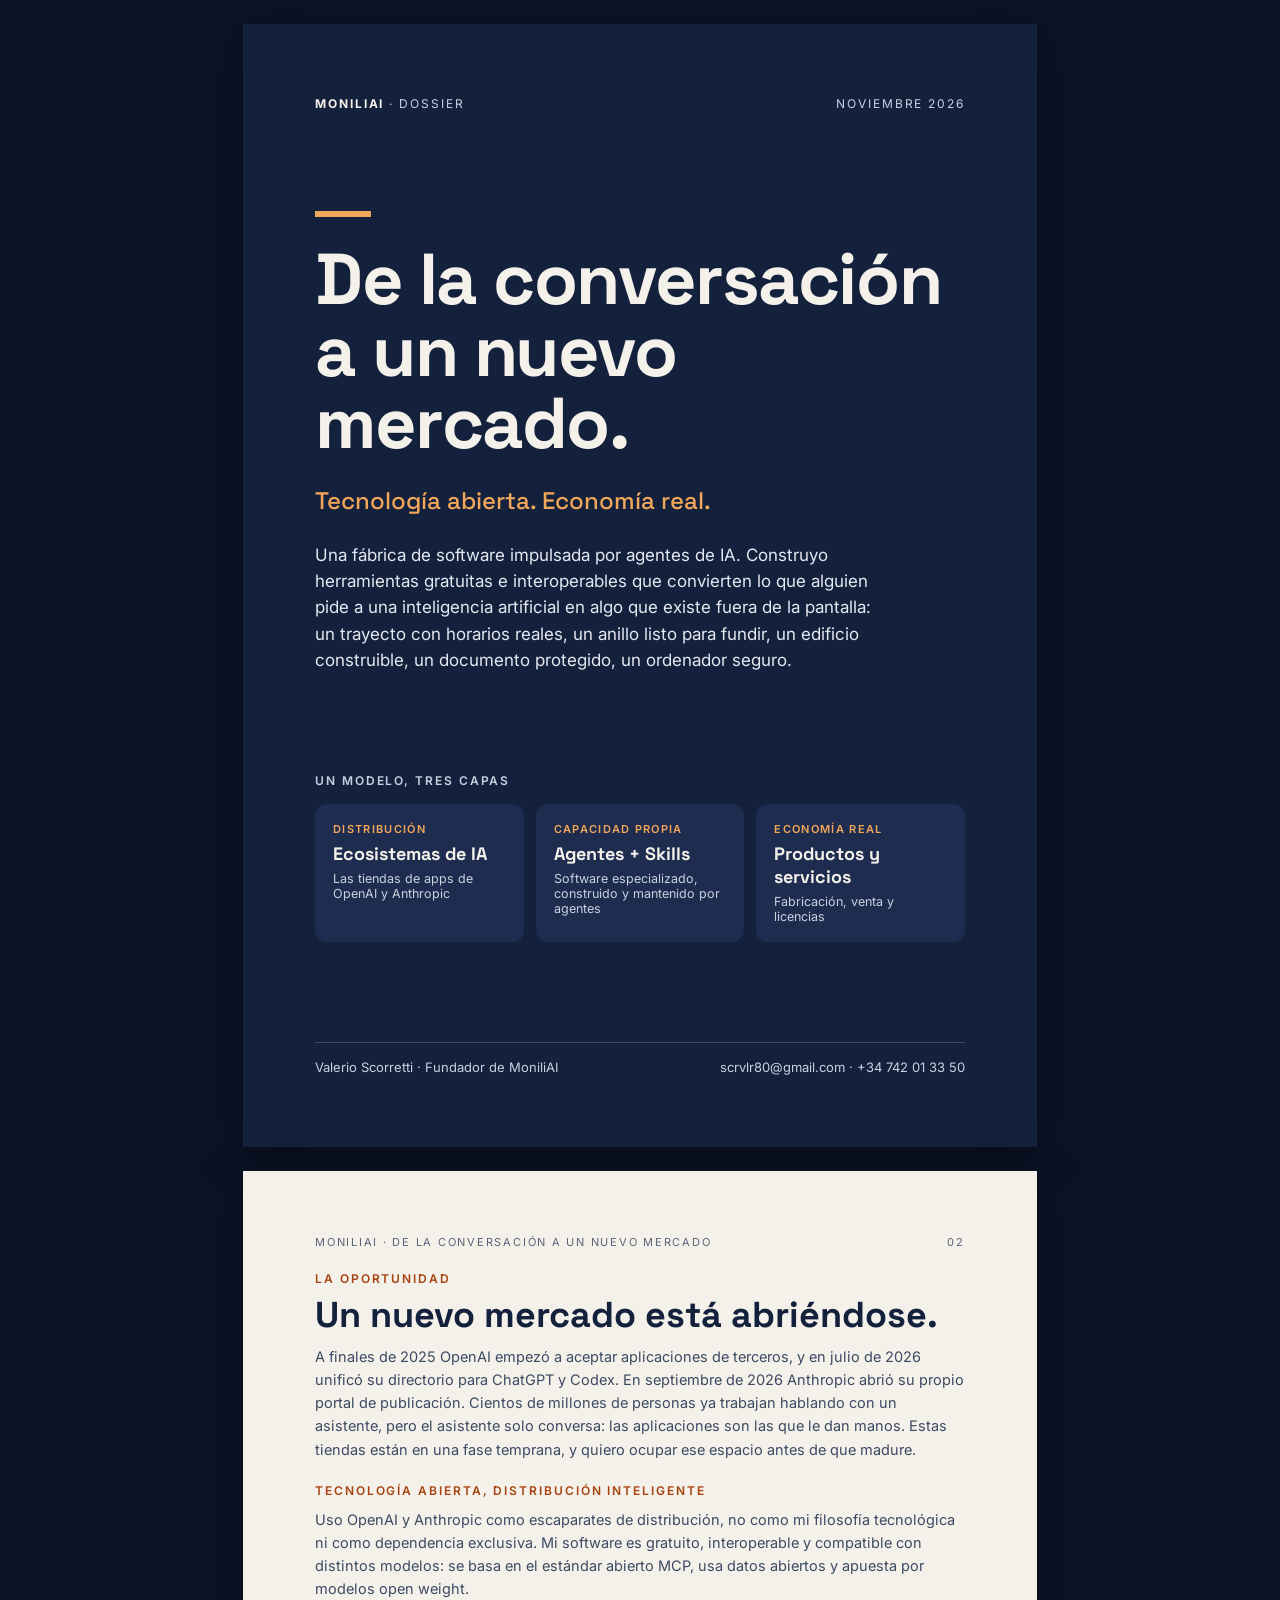
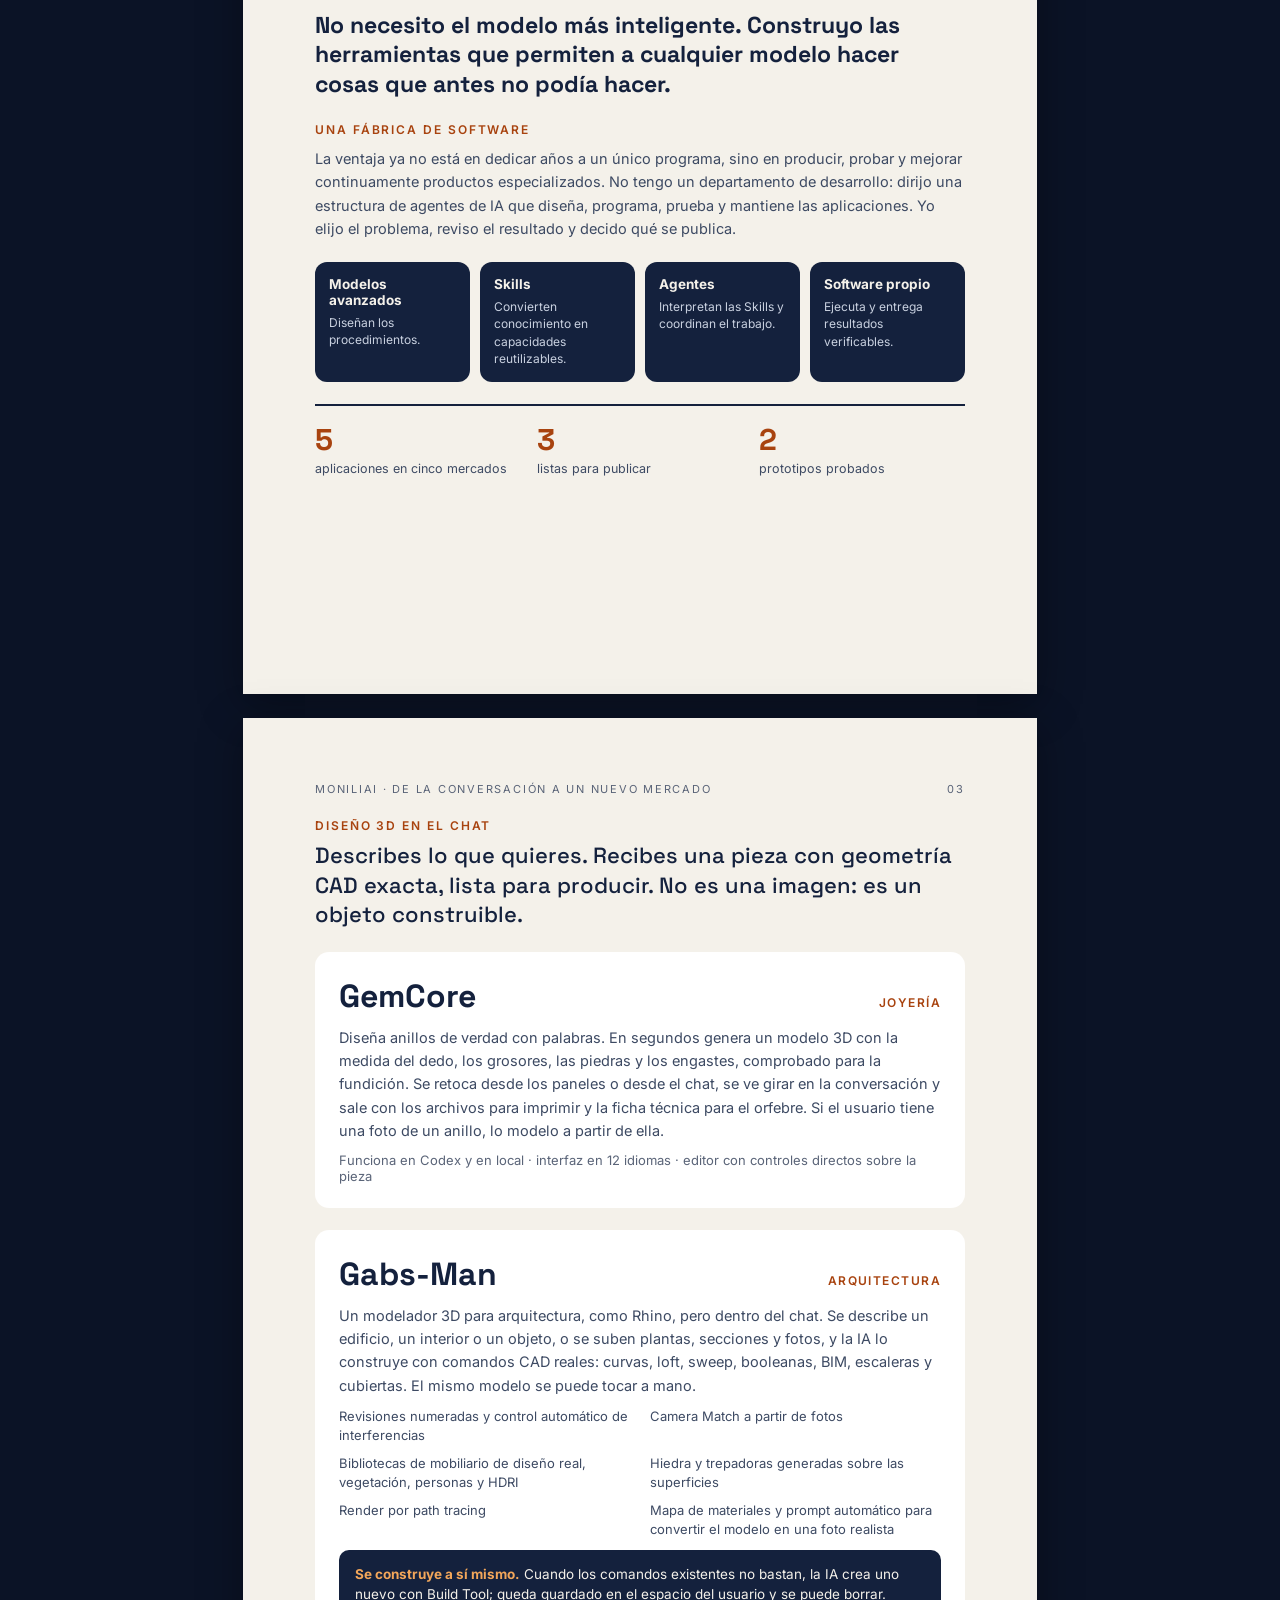
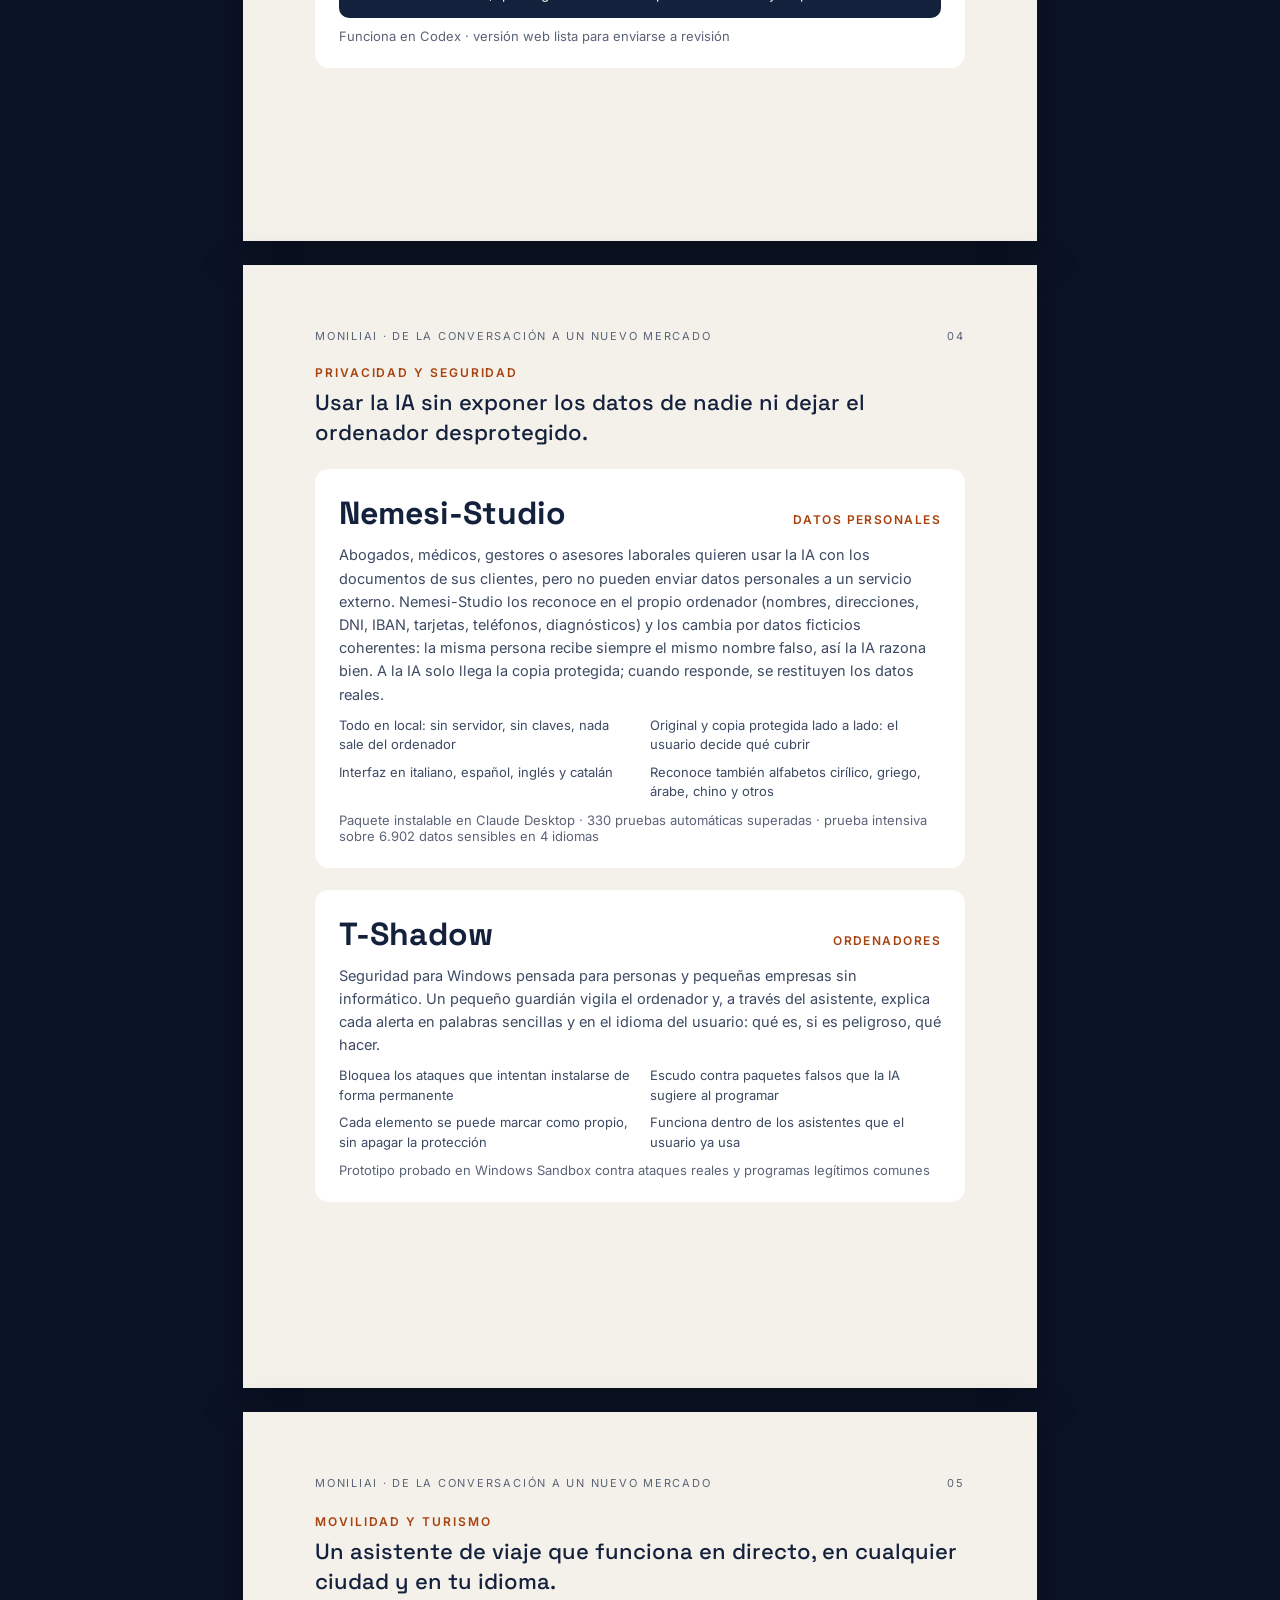
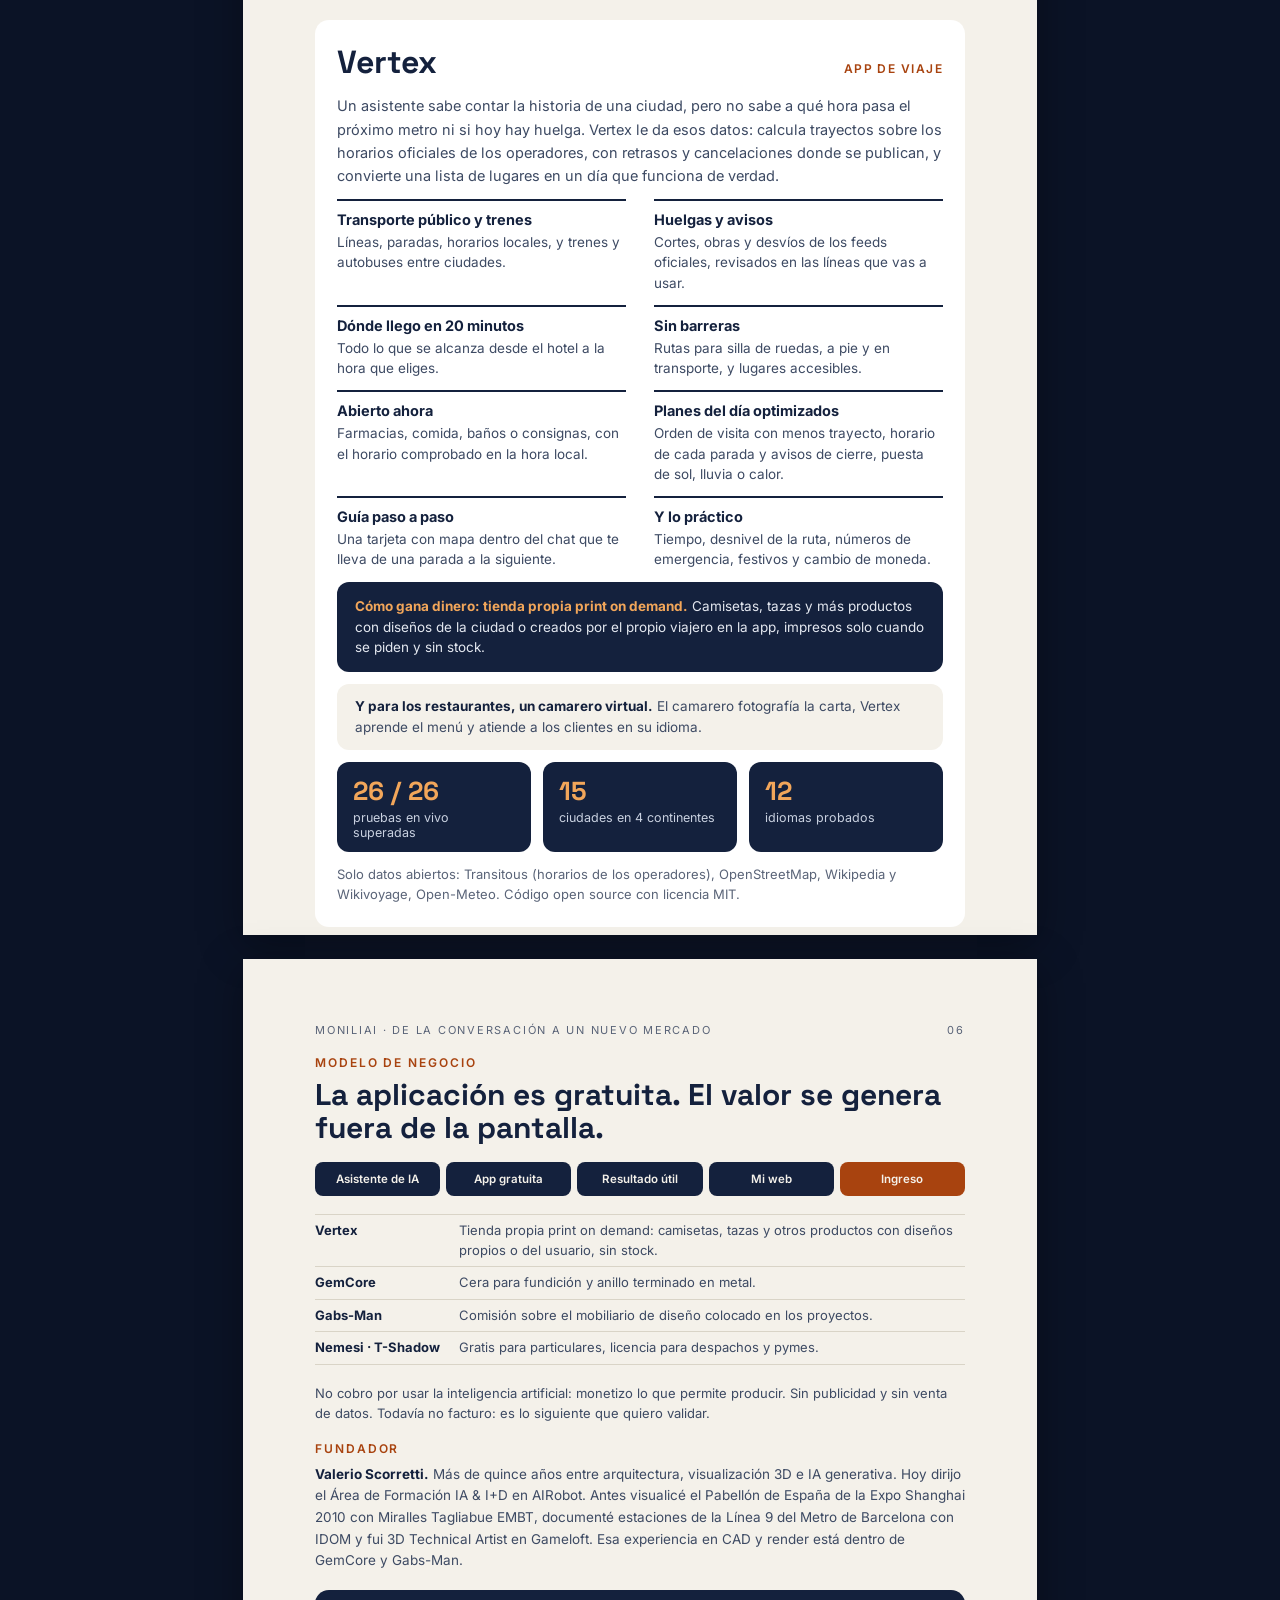
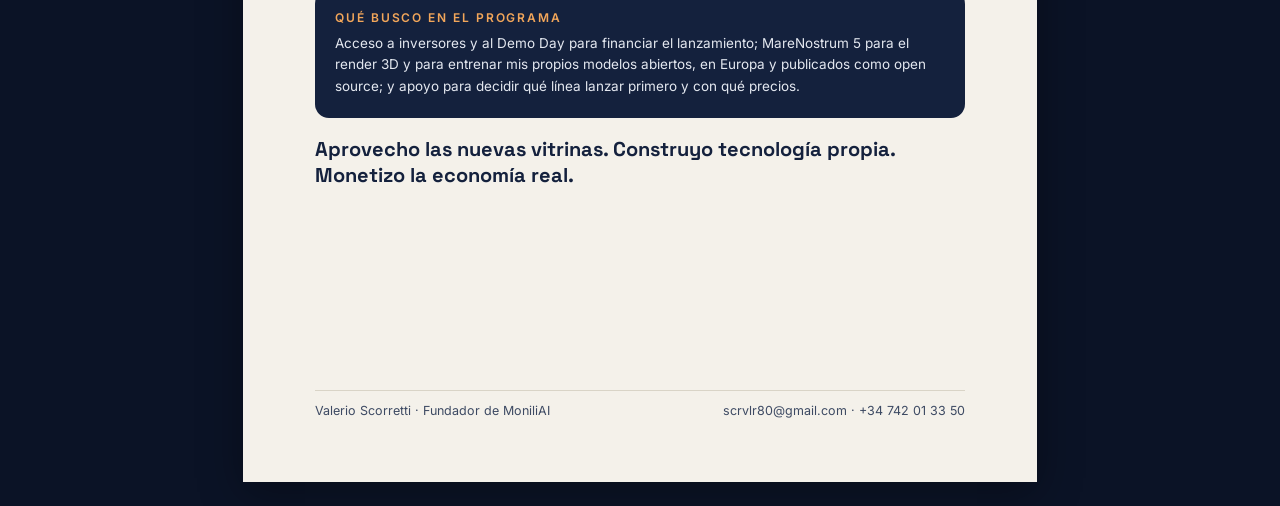
==== dossier/index.html @ 5ae18942 "MoniliAI main page with the product catalogue; dossier moved to /dossier/ Co-Authored-By: Claude Opu" ====
<!doctype html>
<html lang="es">
<head>
<meta charset="utf-8">
<meta name="viewport" content="width=840">
<title>MoniliAI · Dossier</title>
<meta name="description" content="MoniliAI: una fábrica de software impulsada por agentes de IA. Tecnología abierta, economía real.">
<link rel="preconnect" href="https://fonts.googleapis.com">
<link href="https://fonts.googleapis.com/css2?family=Space+Grotesk:wght@400;500;700&family=Inter:wght@400;500;600&display=swap" rel="stylesheet">
<style>
html,body{margin:0;background:#0B1326}
body{display:flex;flex-direction:column;align-items:center;gap:24px;padding:24px 0}
.page{width:794px;height:1123px;box-shadow:0 10px 40px rgba(0,0,0,.35);overflow:hidden}
.page p,.page h1,.page h2,.page h3{margin:0}
@page{size:A4;margin:0}
@media print{html,body{background:#fff}body{padding:0;gap:0}.page{box-shadow:none;break-after:page}}
</style>
</head>
<body>
<section class="page"><div style="width: 794px; height: 1123px; box-sizing: border-box; background: #14213D; color: #F4F1EA; font-family: 'Inter', Arial, sans-serif; padding: 72px; display: flex; flex-direction: column; justify-content: space-between">
  <div style="display: flex; justify-content: space-between; font-size: 12px; letter-spacing: 0.16em; text-transform: uppercase; color: #C9D1E0"><span><b style="color:#F4F1EA">MoniliAI</b> · Dossier</span><span>Noviembre 2026</span></div>
  <div style="display: flex; flex-direction: column; gap: 26px">
    <div style="width: 56px; height: 6px; background: #F2A65A"></div>
    <h1 style="margin: 0; font-family: 'Space Grotesk', Arial, sans-serif; font-weight: 700; font-size: 72px; line-height: 1; letter-spacing: -0.02em">De la conversación a un nuevo mercado.</h1>
    <p style="margin: 0; font-family: 'Space Grotesk', Arial, sans-serif; font-size: 24px; font-weight: 500; color: #F2A65A">Tecnología abierta. Economía real.</p>
    <p style="margin: 0; font-size: 17px; line-height: 1.55; color: #E4E8F0; max-width: 580px">Una fábrica de software impulsada por agentes de IA. Construyo herramientas gratuitas e interoperables que convierten lo que alguien pide a una inteligencia artificial en algo que existe fuera de la pantalla: un trayecto con horarios reales, un anillo listo para fundir, un edificio construible, un documento protegido, un ordenador seguro.</p>
  </div>
  <div style="display: flex; flex-direction: column; gap: 16px">
    <span style="font-size: 12px; font-weight: 600; letter-spacing: 0.16em; text-transform: uppercase; color: #C9D1E0">Un modelo, tres capas</span>
    <div style="display: grid; grid-template-columns: repeat(3, minmax(0, 1fr)); gap: 12px">
      <div style="background: #1E2D4F; border-radius: 12px; padding: 18px; display: flex; flex-direction: column; gap: 6px"><span style="font-size: 11px; font-weight: 600; letter-spacing: 0.12em; text-transform: uppercase; color: #F2A65A">Distribución</span><b style="font-family: 'Space Grotesk', Arial, sans-serif; font-size: 18px">Ecosistemas de IA</b><span style="font-size: 12.5px; color: #C9D1E0">Las tiendas de apps de OpenAI y Anthropic</span></div>
      <div style="background: #1E2D4F; border-radius: 12px; padding: 18px; display: flex; flex-direction: column; gap: 6px"><span style="font-size: 11px; font-weight: 600; letter-spacing: 0.12em; text-transform: uppercase; color: #F2A65A">Capacidad propia</span><b style="font-family: 'Space Grotesk', Arial, sans-serif; font-size: 18px">Agentes + Skills</b><span style="font-size: 12.5px; color: #C9D1E0">Software especializado, construido y mantenido por agentes</span></div>
      <div style="background: #1E2D4F; border-radius: 12px; padding: 18px; display: flex; flex-direction: column; gap: 6px"><span style="font-size: 11px; font-weight: 600; letter-spacing: 0.12em; text-transform: uppercase; color: #F2A65A">Economía real</span><b style="font-family: 'Space Grotesk', Arial, sans-serif; font-size: 18px">Productos y servicios</b><span style="font-size: 12.5px; color: #C9D1E0">Fabricación, venta y licencias</span></div>
    </div>
  </div>
  <div style="display: flex; justify-content: space-between; font-size: 13px; color: #C9D1E0; border-top: 1px solid #3D4A63; padding-top: 16px"><span>Valerio Scorretti · Fundador de MoniliAI</span><span>scrvlr80@gmail.com · +34 742 01 33 50</span></div>
</div></section>
<section class="page"><div style="width: 794px; height: 1123px; box-sizing: border-box; background: #F4F1EA; color: #14213D; font-family: 'Inter', Arial, sans-serif; padding: 64px 72px; display: flex; flex-direction: column; gap: 22px">
  <div style="display: flex; justify-content: space-between; font-size: 11px; letter-spacing: 0.16em; text-transform: uppercase; color: #5A6478"><span>MoniliAI · De la conversación a un nuevo mercado</span><span>02</span></div>
  <div style="display: flex; flex-direction: column; gap: 10px">
    <span style="font-size: 12px; font-weight: 600; letter-spacing: 0.16em; text-transform: uppercase; color: #A8430F">La oportunidad</span>
    <h2 style="margin: 0; font-family: 'Space Grotesk', Arial, sans-serif; font-weight: 700; font-size: 36px; line-height: 1.08">Un nuevo mercado está abriéndose.</h2>
    <p style="margin: 0; font-size: 14.5px; line-height: 1.6; color: #3D4A63">A finales de 2025 OpenAI empezó a aceptar aplicaciones de terceros, y en julio de 2026 unificó su directorio para ChatGPT y Codex. En septiembre de 2026 Anthropic abrió su propio portal de publicación. Cientos de millones de personas ya trabajan hablando con un asistente, pero el asistente solo conversa: las aplicaciones son las que le dan manos. Estas tiendas están en una fase temprana, y quiero ocupar ese espacio antes de que madure.</p>
  </div>
  <div style="display: flex; flex-direction: column; gap: 10px">
    <span style="font-size: 12px; font-weight: 600; letter-spacing: 0.16em; text-transform: uppercase; color: #A8430F">Tecnología abierta, distribución inteligente</span>
    <p style="margin: 0; font-size: 14.5px; line-height: 1.6; color: #3D4A63">Uso OpenAI y Anthropic como escaparates de distribución, no como mi filosofía tecnológica ni como dependencia exclusiva. Mi software es gratuito, interoperable y compatible con distintos modelos: se basa en el estándar abierto MCP, usa datos abiertos y apuesta por modelos open weight.</p>
    <p style="margin: 0; font-family: 'Space Grotesk', Arial, sans-serif; font-size: 23px; font-weight: 700; line-height: 1.3">No necesito el modelo más inteligente. Construyo las herramientas que permiten a cualquier modelo hacer cosas que antes no podía hacer.</p>
  </div>
  <div style="display: flex; flex-direction: column; gap: 10px">
    <span style="font-size: 12px; font-weight: 600; letter-spacing: 0.16em; text-transform: uppercase; color: #A8430F">Una fábrica de software</span>
    <p style="margin: 0; font-size: 14.5px; line-height: 1.6; color: #3D4A63">La ventaja ya no está en dedicar años a un único programa, sino en producir, probar y mejorar continuamente productos especializados. No tengo un departamento de desarrollo: dirijo una estructura de agentes de IA que diseña, programa, prueba y mantiene las aplicaciones. Yo elijo el problema, reviso el resultado y decido qué se publica.</p>
  </div>
  <div style="display: grid; grid-template-columns: repeat(4, minmax(0, 1fr)); gap: 10px">
    <div style="background: #14213D; color: #F4F1EA; border-radius: 12px; padding: 14px; display: flex; flex-direction: column; gap: 6px"><b style="font-size: 13.5px">Modelos avanzados</b><span style="font-size: 12px; line-height: 1.45; color: #C9D1E0">Diseñan los procedimientos.</span></div>
    <div style="background: #14213D; color: #F4F1EA; border-radius: 12px; padding: 14px; display: flex; flex-direction: column; gap: 6px"><b style="font-size: 13.5px">Skills</b><span style="font-size: 12px; line-height: 1.45; color: #C9D1E0">Convierten conocimiento en capacidades reutilizables.</span></div>
    <div style="background: #14213D; color: #F4F1EA; border-radius: 12px; padding: 14px; display: flex; flex-direction: column; gap: 6px"><b style="font-size: 13.5px">Agentes</b><span style="font-size: 12px; line-height: 1.45; color: #C9D1E0">Interpretan las Skills y coordinan el trabajo.</span></div>
    <div style="background: #14213D; color: #F4F1EA; border-radius: 12px; padding: 14px; display: flex; flex-direction: column; gap: 6px"><b style="font-size: 13.5px">Software propio</b><span style="font-size: 12px; line-height: 1.45; color: #C9D1E0">Ejecuta y entrega resultados verificables.</span></div>
  </div>
  <div style="border-top: 2px solid #14213D; padding-top: 14px; display: grid; grid-template-columns: repeat(3, minmax(0, 1fr)); gap: 16px">
    <div style="display: flex; flex-direction: column; gap: 2px"><b style="font-family: 'Space Grotesk', Arial, sans-serif; font-size: 30px; color: #A8430F">5</b><span style="font-size: 12.5px; color: #3D4A63">aplicaciones en cinco mercados</span></div>
    <div style="display: flex; flex-direction: column; gap: 2px"><b style="font-family: 'Space Grotesk', Arial, sans-serif; font-size: 30px; color: #A8430F">3</b><span style="font-size: 12.5px; color: #3D4A63">listas para publicar</span></div>
    <div style="display: flex; flex-direction: column; gap: 2px"><b style="font-family: 'Space Grotesk', Arial, sans-serif; font-size: 30px; color: #A8430F">2</b><span style="font-size: 12.5px; color: #3D4A63">prototipos probados</span></div>
  </div>
</div></section>
<section class="page"><div style="width: 794px; height: 1123px; box-sizing: border-box; background: #F4F1EA; color: #14213D; font-family: 'Inter', Arial, sans-serif; padding: 64px 72px; display: flex; flex-direction: column; gap: 22px">
  <div style="display: flex; justify-content: space-between; font-size: 11px; letter-spacing: 0.16em; text-transform: uppercase; color: #5A6478"><span>MoniliAI · De la conversación a un nuevo mercado</span><span>03</span></div>
  <div style="display: flex; flex-direction: column; gap: 8px">
    <span style="font-size: 12px; font-weight: 600; letter-spacing: 0.16em; text-transform: uppercase; color: #A8430F">Diseño 3D en el chat</span>
    <p style="margin: 0; font-family: 'Space Grotesk', Arial, sans-serif; font-size: 22px; font-weight: 500; line-height: 1.35">Describes lo que quieres. Recibes una pieza con geometría CAD exacta, lista para producir. No es una imagen: es un objeto construible.</p>
  </div>
  <div style="background: #FFFFFF; border-radius: 14px; padding: 24px; display: flex; flex-direction: column; gap: 10px">
    <div style="display: flex; justify-content: space-between; align-items: baseline"><h3 style="margin: 0; font-family: 'Space Grotesk', Arial, sans-serif; font-weight: 700; font-size: 32px">GemCore</h3><span style="font-size: 12px; font-weight: 600; color: #A8430F; text-transform: uppercase; letter-spacing: 0.12em">Joyería</span></div>
    <p style="margin: 0; font-size: 14.5px; line-height: 1.6; color: #3D4A63">Diseña anillos de verdad con palabras. En segundos genera un modelo 3D con la medida del dedo, los grosores, las piedras y los engastes, comprobado para la fundición. Se retoca desde los paneles o desde el chat, se ve girar en la conversación y sale con los archivos para imprimir y la ficha técnica para el orfebre. Si el usuario tiene una foto de un anillo, lo modelo a partir de ella.</p>
    <p style="margin: 0; font-size: 13px; color: #5A6478">Funciona en Codex y en local · interfaz en 12 idiomas · editor con controles directos sobre la pieza</p>
  </div>
  <div style="background: #FFFFFF; border-radius: 14px; padding: 24px; display: flex; flex-direction: column; gap: 10px">
    <div style="display: flex; justify-content: space-between; align-items: baseline"><h3 style="margin: 0; font-family: 'Space Grotesk', Arial, sans-serif; font-weight: 700; font-size: 32px">Gabs-Man</h3><span style="font-size: 12px; font-weight: 600; color: #A8430F; text-transform: uppercase; letter-spacing: 0.12em">Arquitectura</span></div>
    <p style="margin: 0; font-size: 14.5px; line-height: 1.6; color: #3D4A63">Un modelador 3D para arquitectura, como Rhino, pero dentro del chat. Se describe un edificio, un interior o un objeto, o se suben plantas, secciones y fotos, y la IA lo construye con comandos CAD reales: curvas, loft, sweep, booleanas, BIM, escaleras y cubiertas. El mismo modelo se puede tocar a mano.</p>
    <div style="display: grid; grid-template-columns: repeat(2, minmax(0, 1fr)); gap: 8px 20px; font-size: 13px; line-height: 1.5; color: #3D4A63">
      <span>Revisiones numeradas y control automático de interferencias</span>
      <span>Camera Match a partir de fotos</span>
      <span>Bibliotecas de mobiliario de diseño real, vegetación, personas y HDRI</span>
      <span>Hiedra y trepadoras generadas sobre las superficies</span>
      <span>Render por path tracing</span>
      <span>Mapa de materiales y prompt automático para convertir el modelo en una foto realista</span>
    </div>
    <div style="background: #14213D; color: #F4F1EA; border-radius: 10px; padding: 14px 16px; font-size: 13.5px; line-height: 1.5"><b style="color: #F2A65A">Se construye a sí mismo.</b> Cuando los comandos existentes no bastan, la IA crea uno nuevo con Build Tool; queda guardado en el espacio del usuario y se puede borrar.</div>
    <p style="margin: 0; font-size: 13px; color: #5A6478">Funciona en Codex · versión web lista para enviarse a revisión</p>
  </div>
</div></section>
<section class="page"><div style="width: 794px; height: 1123px; box-sizing: border-box; background: #F4F1EA; color: #14213D; font-family: 'Inter', Arial, sans-serif; padding: 64px 72px; display: flex; flex-direction: column; gap: 22px">
  <div style="display: flex; justify-content: space-between; font-size: 11px; letter-spacing: 0.16em; text-transform: uppercase; color: #5A6478"><span>MoniliAI · De la conversación a un nuevo mercado</span><span>04</span></div>
  <div style="display: flex; flex-direction: column; gap: 8px">
    <span style="font-size: 12px; font-weight: 600; letter-spacing: 0.16em; text-transform: uppercase; color: #A8430F">Privacidad y seguridad</span>
    <p style="margin: 0; font-family: 'Space Grotesk', Arial, sans-serif; font-size: 22px; font-weight: 500; line-height: 1.35">Usar la IA sin exponer los datos de nadie ni dejar el ordenador desprotegido.</p>
  </div>
  <div style="background: #FFFFFF; border-radius: 14px; padding: 24px; display: flex; flex-direction: column; gap: 10px">
    <div style="display: flex; justify-content: space-between; align-items: baseline"><h3 style="margin: 0; font-family: 'Space Grotesk', Arial, sans-serif; font-weight: 700; font-size: 32px">Nemesi-Studio</h3><span style="font-size: 12px; font-weight: 600; color: #A8430F; text-transform: uppercase; letter-spacing: 0.12em">Datos personales</span></div>
    <p style="margin: 0; font-size: 14.5px; line-height: 1.6; color: #3D4A63">Abogados, médicos, gestores o asesores laborales quieren usar la IA con los documentos de sus clientes, pero no pueden enviar datos personales a un servicio externo. Nemesi-Studio los reconoce en el propio ordenador (nombres, direcciones, DNI, IBAN, tarjetas, teléfonos, diagnósticos) y los cambia por datos ficticios coherentes: la misma persona recibe siempre el mismo nombre falso, así la IA razona bien. A la IA solo llega la copia protegida; cuando responde, se restituyen los datos reales.</p>
    <div style="display: grid; grid-template-columns: repeat(2, minmax(0, 1fr)); gap: 8px 20px; font-size: 13px; line-height: 1.5; color: #3D4A63">
      <span>Todo en local: sin servidor, sin claves, nada sale del ordenador</span>
      <span>Original y copia protegida lado a lado: el usuario decide qué cubrir</span>
      <span>Interfaz en italiano, español, inglés y catalán</span>
      <span>Reconoce también alfabetos cirílico, griego, árabe, chino y otros</span>
    </div>
    <p style="margin: 0; font-size: 13px; color: #5A6478">Paquete instalable en Claude Desktop · 330 pruebas automáticas superadas · prueba intensiva sobre 6.902 datos sensibles en 4 idiomas</p>
  </div>
  <div style="background: #FFFFFF; border-radius: 14px; padding: 24px; display: flex; flex-direction: column; gap: 10px">
    <div style="display: flex; justify-content: space-between; align-items: baseline"><h3 style="margin: 0; font-family: 'Space Grotesk', Arial, sans-serif; font-weight: 700; font-size: 32px">T-Shadow</h3><span style="font-size: 12px; font-weight: 600; color: #A8430F; text-transform: uppercase; letter-spacing: 0.12em">Ordenadores</span></div>
    <p style="margin: 0; font-size: 14.5px; line-height: 1.6; color: #3D4A63">Seguridad para Windows pensada para personas y pequeñas empresas sin informático. Un pequeño guardián vigila el ordenador y, a través del asistente, explica cada alerta en palabras sencillas y en el idioma del usuario: qué es, si es peligroso, qué hacer.</p>
    <div style="display: grid; grid-template-columns: repeat(2, minmax(0, 1fr)); gap: 8px 20px; font-size: 13px; line-height: 1.5; color: #3D4A63">
      <span>Bloquea los ataques que intentan instalarse de forma permanente</span>
      <span>Escudo contra paquetes falsos que la IA sugiere al programar</span>
      <span>Cada elemento se puede marcar como propio, sin apagar la protección</span>
      <span>Funciona dentro de los asistentes que el usuario ya usa</span>
    </div>
    <p style="margin: 0; font-size: 13px; color: #5A6478">Prototipo probado en Windows Sandbox contra ataques reales y programas legítimos comunes</p>
  </div>
</div></section>
<section class="page"><div style="width: 794px; height: 1123px; box-sizing: border-box; background: #F4F1EA; color: #14213D; font-family: 'Inter', Arial, sans-serif; padding: 64px 72px; display: flex; flex-direction: column; gap: 24px">
  <div style="display: flex; justify-content: space-between; font-size: 11px; letter-spacing: 0.16em; text-transform: uppercase; color: #5A6478"><span>MoniliAI · De la conversación a un nuevo mercado</span><span>05</span></div>
  <div style="display: flex; flex-direction: column; gap: 8px">
    <span style="font-size: 12px; font-weight: 600; letter-spacing: 0.16em; text-transform: uppercase; color: #A8430F">Movilidad y turismo</span>
    <p style="margin: 0; font-family: 'Space Grotesk', Arial, sans-serif; font-size: 22px; font-weight: 500; line-height: 1.35">Un asistente de viaje que funciona en directo, en cualquier ciudad y en tu idioma.</p>
  </div>
  <div style="background: #FFFFFF; border-radius: 14px; padding: 22px; display: flex; flex-direction: column; gap: 12px">
  <div style="display: flex; justify-content: space-between; align-items: baseline"><h3 style="margin: 0; font-family: 'Space Grotesk', Arial, sans-serif; font-weight: 700; font-size: 32px">Vertex</h3><span style="font-size: 12px; font-weight: 600; color: #A8430F; text-transform: uppercase; letter-spacing: 0.12em">App de viaje</span></div>
  <p style="margin: 0; font-size: 14.5px; line-height: 1.6; color: #3D4A63">Un asistente sabe contar la historia de una ciudad, pero no sabe a qué hora pasa el próximo metro ni si hoy hay huelga. Vertex le da esos datos: calcula trayectos sobre los horarios oficiales de los operadores, con retrasos y cancelaciones donde se publican, y convierte una lista de lugares en un día que funciona de verdad.</p>
  <div style="display: grid; grid-template-columns: repeat(2, minmax(0, 1fr)); gap: 12px 28px">
    <div style="display: flex; flex-direction: column; gap: 4px; border-top: 2px solid #14213D; padding-top: 10px"><b style="font-size: 14.5px">Transporte público y trenes</b><span style="font-size: 13.5px; line-height: 1.5; color: #3D4A63">Líneas, paradas, horarios locales, y trenes y autobuses entre ciudades.</span></div>
    <div style="display: flex; flex-direction: column; gap: 4px; border-top: 2px solid #14213D; padding-top: 10px"><b style="font-size: 14.5px">Huelgas y avisos</b><span style="font-size: 13.5px; line-height: 1.5; color: #3D4A63">Cortes, obras y desvíos de los feeds oficiales, revisados en las líneas que vas a usar.</span></div>
    <div style="display: flex; flex-direction: column; gap: 4px; border-top: 2px solid #14213D; padding-top: 10px"><b style="font-size: 14.5px">Dónde llego en 20 minutos</b><span style="font-size: 13.5px; line-height: 1.5; color: #3D4A63">Todo lo que se alcanza desde el hotel a la hora que eliges.</span></div>
    <div style="display: flex; flex-direction: column; gap: 4px; border-top: 2px solid #14213D; padding-top: 10px"><b style="font-size: 14.5px">Sin barreras</b><span style="font-size: 13.5px; line-height: 1.5; color: #3D4A63">Rutas para silla de ruedas, a pie y en transporte, y lugares accesibles.</span></div>
    <div style="display: flex; flex-direction: column; gap: 4px; border-top: 2px solid #14213D; padding-top: 10px"><b style="font-size: 14.5px">Abierto ahora</b><span style="font-size: 13.5px; line-height: 1.5; color: #3D4A63">Farmacias, comida, baños o consignas, con el horario comprobado en la hora local.</span></div>
    <div style="display: flex; flex-direction: column; gap: 4px; border-top: 2px solid #14213D; padding-top: 10px"><b style="font-size: 14.5px">Planes del día optimizados</b><span style="font-size: 13.5px; line-height: 1.5; color: #3D4A63">Orden de visita con menos trayecto, horario de cada parada y avisos de cierre, puesta de sol, lluvia o calor.</span></div>
    <div style="display: flex; flex-direction: column; gap: 4px; border-top: 2px solid #14213D; padding-top: 10px"><b style="font-size: 14.5px">Guía paso a paso</b><span style="font-size: 13.5px; line-height: 1.5; color: #3D4A63">Una tarjeta con mapa dentro del chat que te lleva de una parada a la siguiente.</span></div>
    <div style="display: flex; flex-direction: column; gap: 4px; border-top: 2px solid #14213D; padding-top: 10px"><b style="font-size: 14.5px">Y lo práctico</b><span style="font-size: 13.5px; line-height: 1.5; color: #3D4A63">Tiempo, desnivel de la ruta, números de emergencia, festivos y cambio de moneda.</span></div>
  </div>
  <div style="background: #14213D; color: #E4E8F0; border-radius: 12px; padding: 14px 18px; font-size: 13.5px; line-height: 1.55"><b style="color: #F2A65A">Cómo gana dinero: tienda propia print on demand.</b> Camisetas, tazas y más productos con diseños de la ciudad o creados por el propio viajero en la app, impresos solo cuando se piden y sin stock.</div>
  <div style="background: #F4F1EA; border-radius: 12px; padding: 12px 18px; font-size: 13.5px; line-height: 1.55; color: #3D4A63"><b style="color: #14213D">Y para los restaurantes, un camarero virtual.</b> El camarero fotografía la carta, Vertex aprende el menú y atiende a los clientes en su idioma.</div>
  <div style="display: grid; grid-template-columns: repeat(3, minmax(0, 1fr)); gap: 12px">
    <div style="background: #14213D; color: #F4F1EA; border-radius: 12px; padding: 12px 16px; display: flex; flex-direction: column; gap: 2px"><b style="font-family: 'Space Grotesk', Arial, sans-serif; font-size: 26px; color: #F2A65A">26 / 26</b><span style="font-size: 12.5px; color: #C9D1E0">pruebas en vivo superadas</span></div>
    <div style="background: #14213D; color: #F4F1EA; border-radius: 12px; padding: 12px 16px; display: flex; flex-direction: column; gap: 2px"><b style="font-family: 'Space Grotesk', Arial, sans-serif; font-size: 26px; color: #F2A65A">15</b><span style="font-size: 12.5px; color: #C9D1E0">ciudades en 4 continentes</span></div>
    <div style="background: #14213D; color: #F4F1EA; border-radius: 12px; padding: 12px 16px; display: flex; flex-direction: column; gap: 2px"><b style="font-family: 'Space Grotesk', Arial, sans-serif; font-size: 26px; color: #F2A65A">12</b><span style="font-size: 12.5px; color: #C9D1E0">idiomas probados</span></div>
  </div>
  <p style="margin: 0; font-size: 13px; line-height: 1.55; color: #5A6478">Solo datos abiertos: Transitous (horarios de los operadores), OpenStreetMap, Wikipedia y Wikivoyage, Open-Meteo. Código open source con licencia MIT.</p>
  </div>
</div></section>
<section class="page"><div style="width: 794px; height: 1123px; box-sizing: border-box; background: #F4F1EA; color: #14213D; font-family: 'Inter', Arial, sans-serif; padding: 64px 72px; display: flex; flex-direction: column; gap: 18px">
  <div style="display: flex; justify-content: space-between; font-size: 11px; letter-spacing: 0.16em; text-transform: uppercase; color: #5A6478"><span>MoniliAI · De la conversación a un nuevo mercado</span><span>06</span></div>
  <div style="display: flex; flex-direction: column; gap: 8px">
    <span style="font-size: 12px; font-weight: 600; letter-spacing: 0.16em; text-transform: uppercase; color: #A8430F">Modelo de negocio</span>
    <h2 style="margin: 0; font-family: 'Space Grotesk', Arial, sans-serif; font-weight: 700; font-size: 30px; line-height: 1.1">La aplicación es gratuita. El valor se genera fuera de la pantalla.</h2>
  </div>
  <div style="display: grid; grid-template-columns: repeat(5, minmax(0, 1fr)); gap: 6px; font-size: 11.5px; font-weight: 600; text-align: center; color: #F4F1EA">
    <div style="background: #14213D; border-radius: 8px; padding: 10px 6px">Asistente de IA</div>
    <div style="background: #14213D; border-radius: 8px; padding: 10px 6px">App gratuita</div>
    <div style="background: #14213D; border-radius: 8px; padding: 10px 6px">Resultado útil</div>
    <div style="background: #14213D; border-radius: 8px; padding: 10px 6px">Mi web</div>
    <div style="background: #A8430F; border-radius: 8px; padding: 10px 6px">Ingreso</div>
  </div>
  <div style="display: flex; flex-direction: column; font-size: 13px; line-height: 1.5">
    <div style="display: grid; grid-template-columns: 130px minmax(0, 1fr); gap: 14px; padding: 6px 0; border-top: 1px solid #D9D4C7"><b>Vertex</b><span style="color: #3D4A63">Tienda propia print on demand: camisetas, tazas y otros productos con diseños propios o del usuario, sin stock.</span></div>
    <div style="display: grid; grid-template-columns: 130px minmax(0, 1fr); gap: 14px; padding: 6px 0; border-top: 1px solid #D9D4C7"><b>GemCore</b><span style="color: #3D4A63">Cera para fundición y anillo terminado en metal.</span></div>
    <div style="display: grid; grid-template-columns: 130px minmax(0, 1fr); gap: 14px; padding: 6px 0; border-top: 1px solid #D9D4C7"><b>Gabs-Man</b><span style="color: #3D4A63">Comisión sobre el mobiliario de diseño colocado en los proyectos.</span></div>
    <div style="display: grid; grid-template-columns: 130px minmax(0, 1fr); gap: 14px; padding: 6px 0; border-top: 1px solid #D9D4C7; border-bottom: 1px solid #D9D4C7"><b>Nemesi · T-Shadow</b><span style="color: #3D4A63">Gratis para particulares, licencia para despachos y pymes.</span></div>
  </div>
  <p style="margin: 0; font-size: 13px; line-height: 1.55; color: #3D4A63">No cobro por usar la inteligencia artificial: monetizo lo que permite producir. Sin publicidad y sin venta de datos. Todavía no facturo: es lo siguiente que quiero validar.</p>
  <div style="display: flex; flex-direction: column; gap: 8px">
    <span style="font-size: 12px; font-weight: 600; letter-spacing: 0.16em; text-transform: uppercase; color: #A8430F">Fundador</span>
    <p style="margin: 0; font-size: 13.5px; line-height: 1.6; color: #3D4A63"><b style="color: #14213D">Valerio Scorretti.</b> Más de quince años entre arquitectura, visualización 3D e IA generativa. Hoy dirijo el Área de Formación IA &amp; I+D en AIRobot. Antes visualicé el Pabellón de España de la Expo Shanghai 2010 con Miralles Tagliabue EMBT, documenté estaciones de la Línea 9 del Metro de Barcelona con IDOM y fui 3D Technical Artist en Gameloft. Esa experiencia en CAD y render está dentro de GemCore y Gabs-Man.</p>
  </div>
  <div style="background: #14213D; color: #F4F1EA; border-radius: 14px; padding: 20px; display: flex; flex-direction: column; gap: 8px">
    <span style="font-size: 12px; font-weight: 600; letter-spacing: 0.16em; text-transform: uppercase; color: #F2A65A">Qué busco en el programa</span>
    <p style="margin: 0; font-size: 13.5px; line-height: 1.6; color: #E4E8F0">Acceso a inversores y al Demo Day para financiar el lanzamiento; MareNostrum 5 para el render 3D y para entrenar mis propios modelos abiertos, en Europa y publicados como open source; y apoyo para decidir qué línea lanzar primero y con qué precios.</p>
  </div>
  <p style="margin: 0; font-family: 'Space Grotesk', Arial, sans-serif; font-size: 20px; font-weight: 700; line-height: 1.3">Aprovecho las nuevas vitrinas. Construyo tecnología propia. Monetizo la economía real.</p>
  <div style="margin-top: auto; display: flex; justify-content: space-between; font-size: 12.5px; color: #3D4A63; border-top: 1px solid #D9D4C7; padding-top: 12px"><span>Valerio Scorretti · Fundador de MoniliAI</span><span>scrvlr80@gmail.com · +34 742 01 33 50</span></div>
</div></section>
</body>
</html>
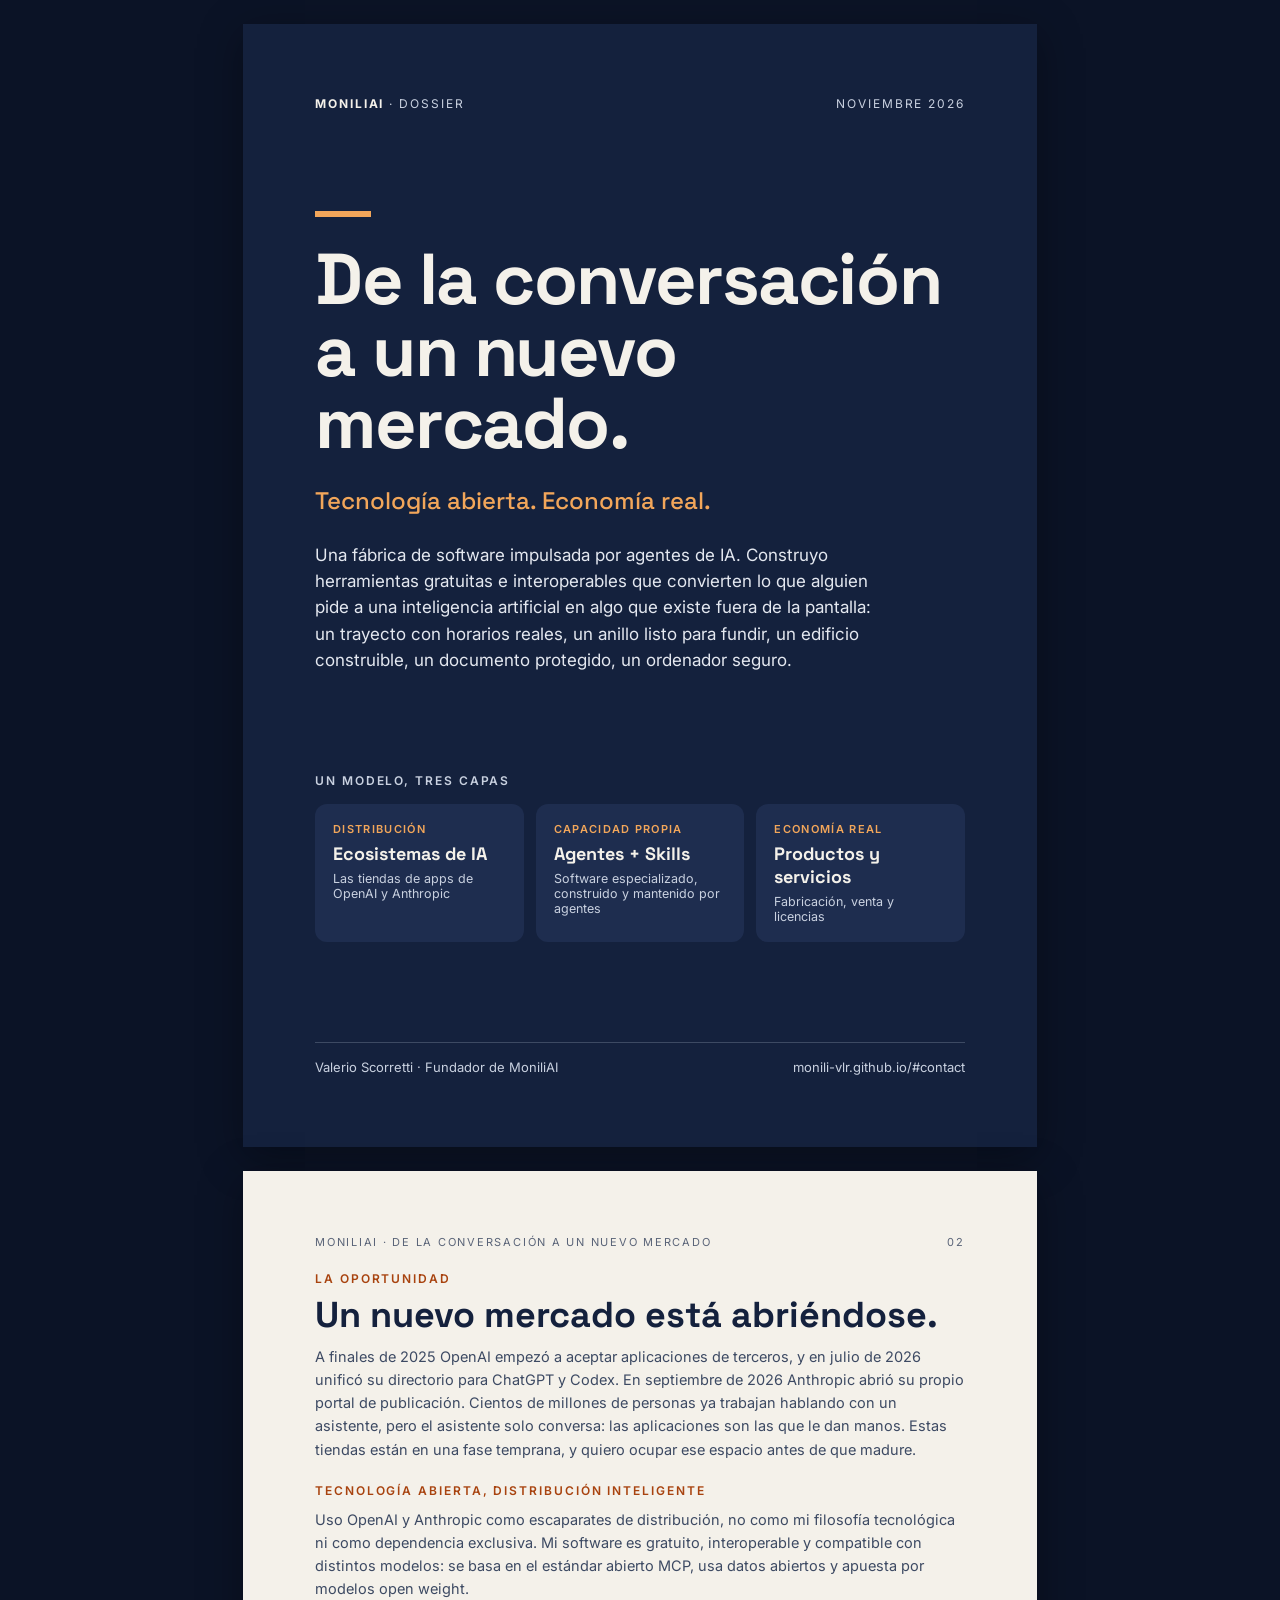
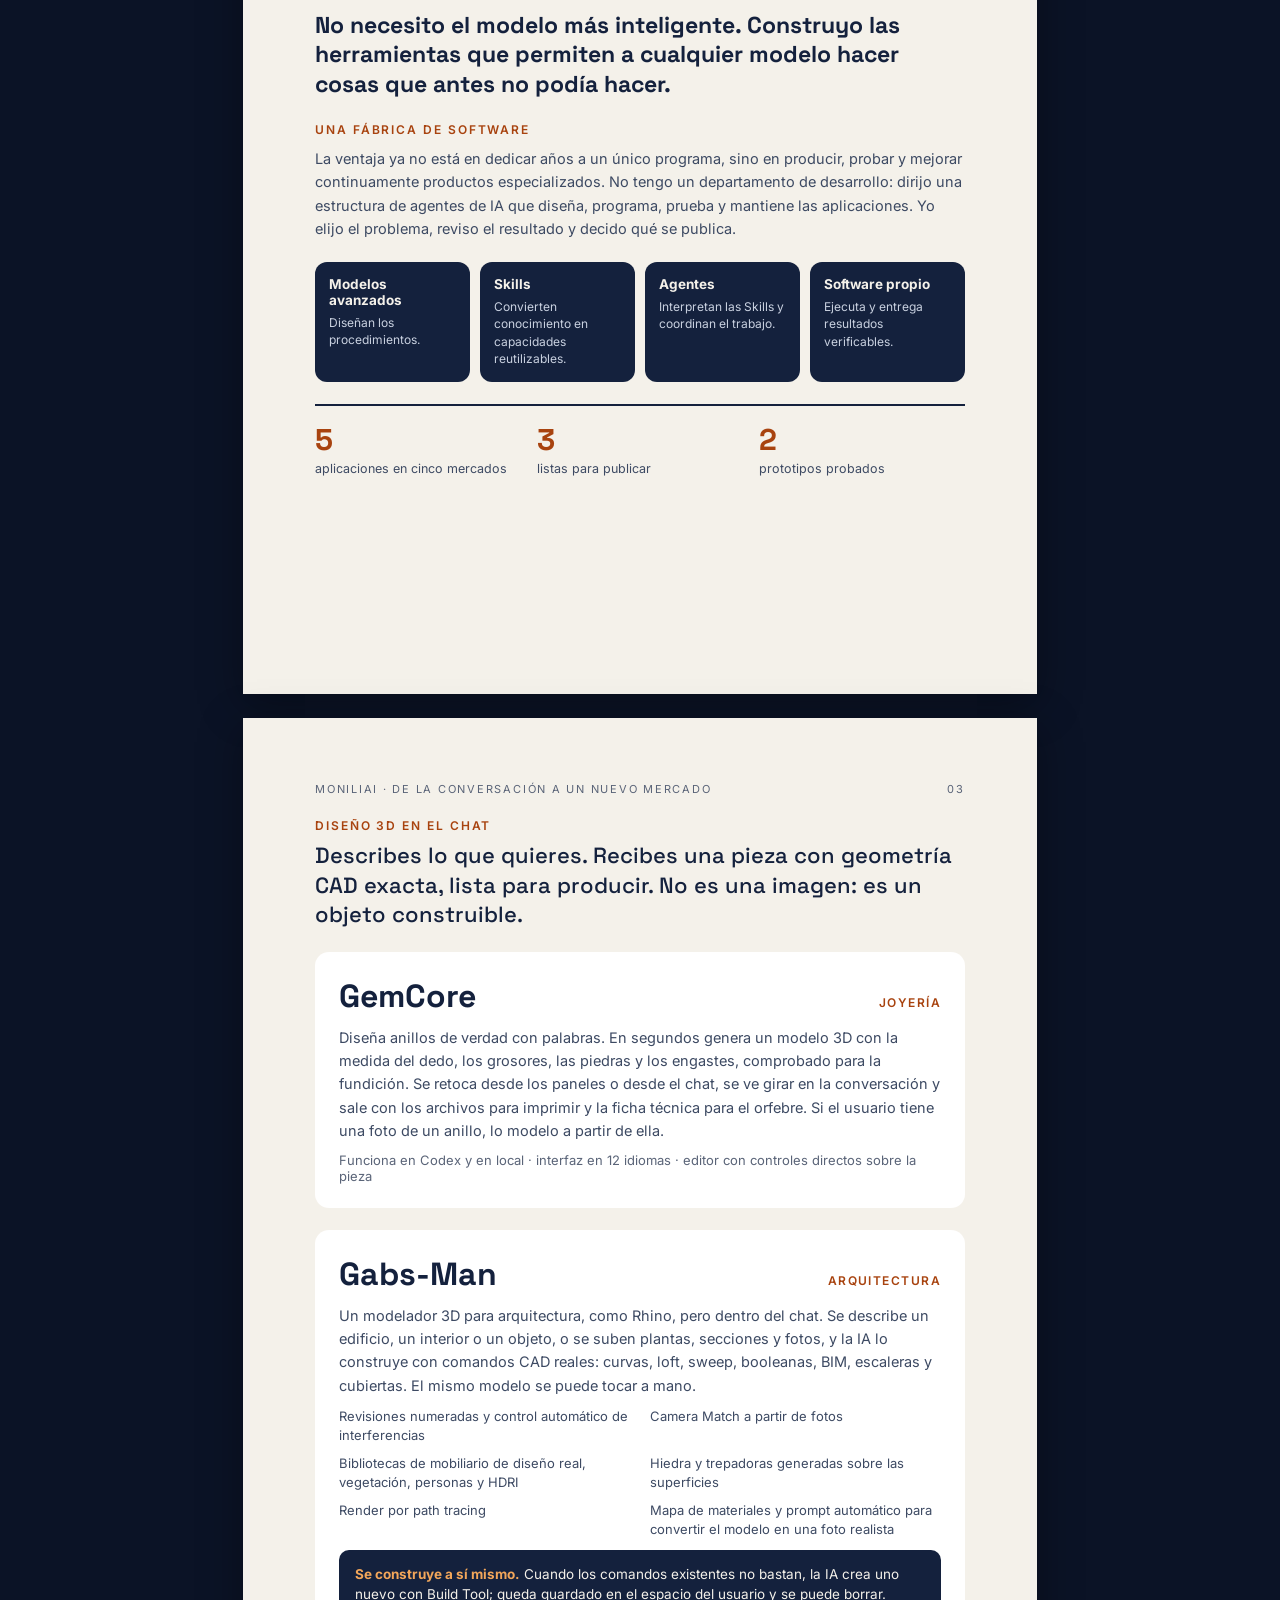
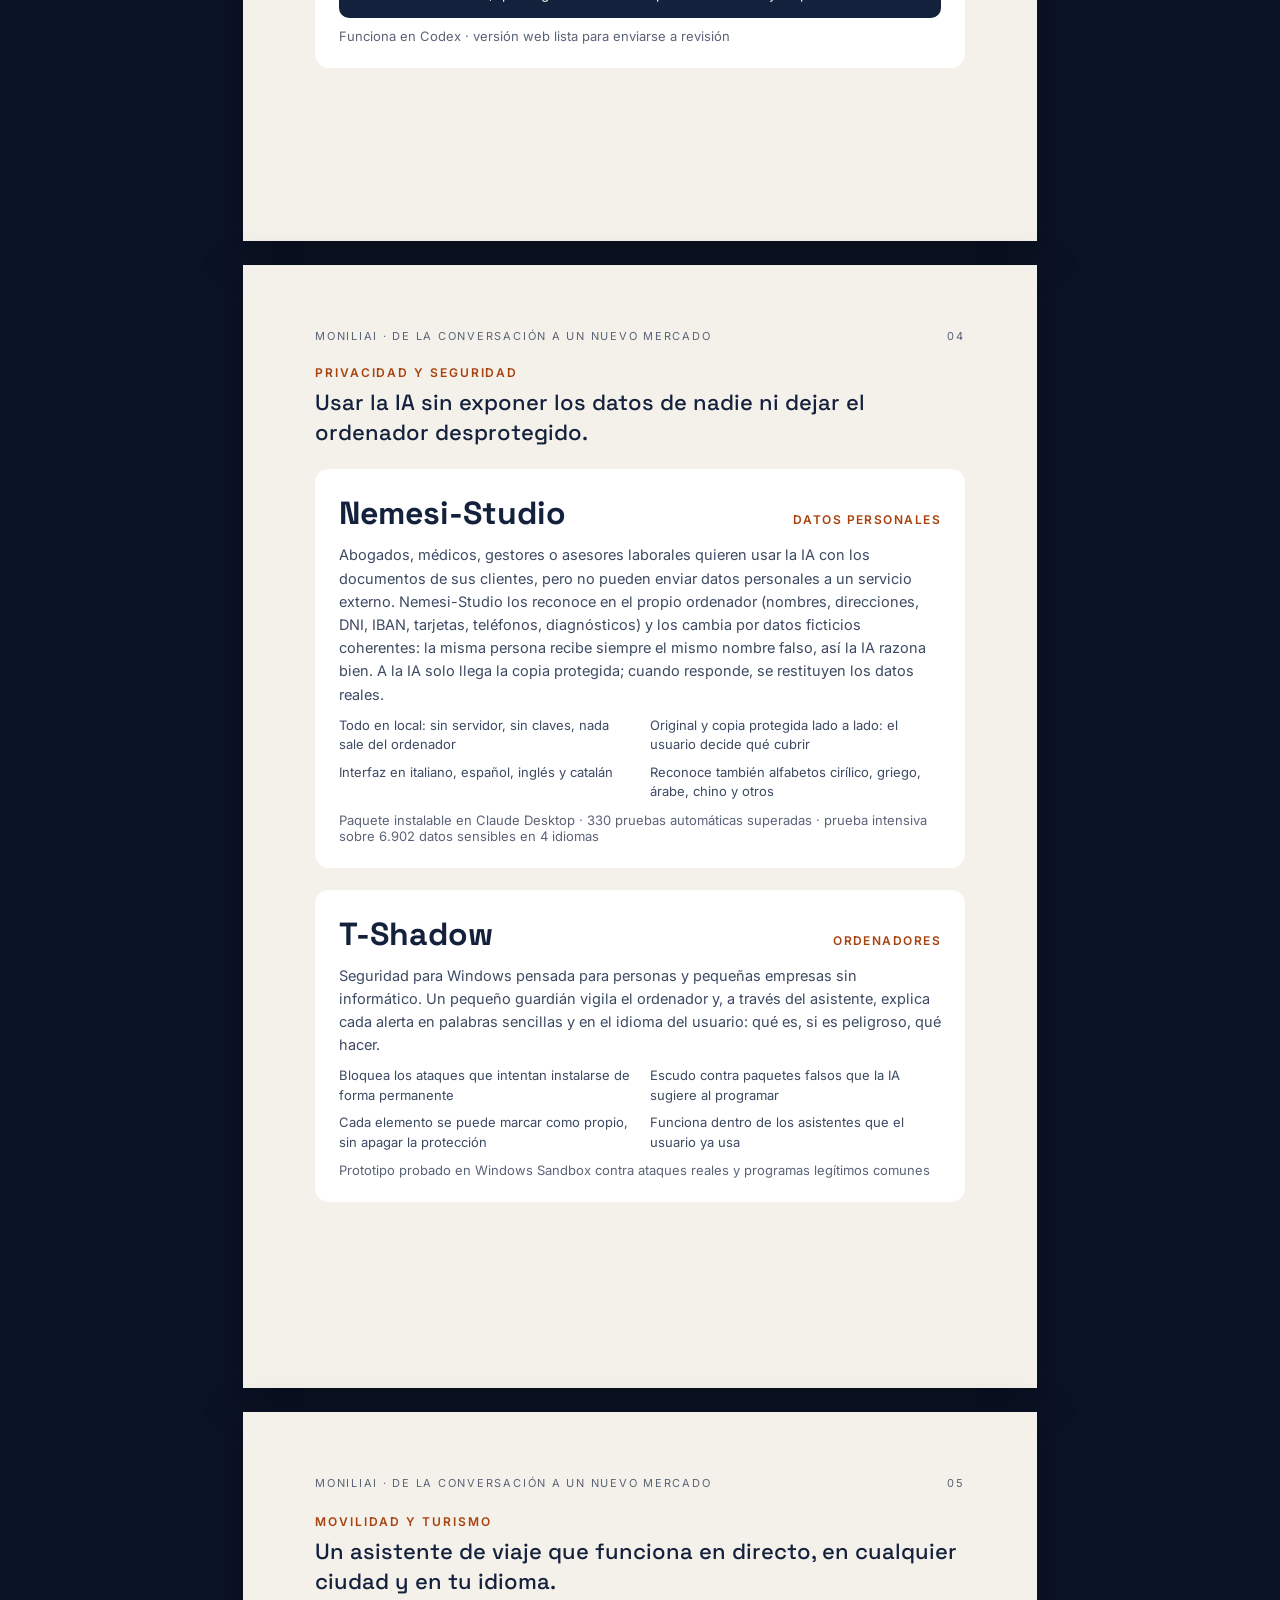
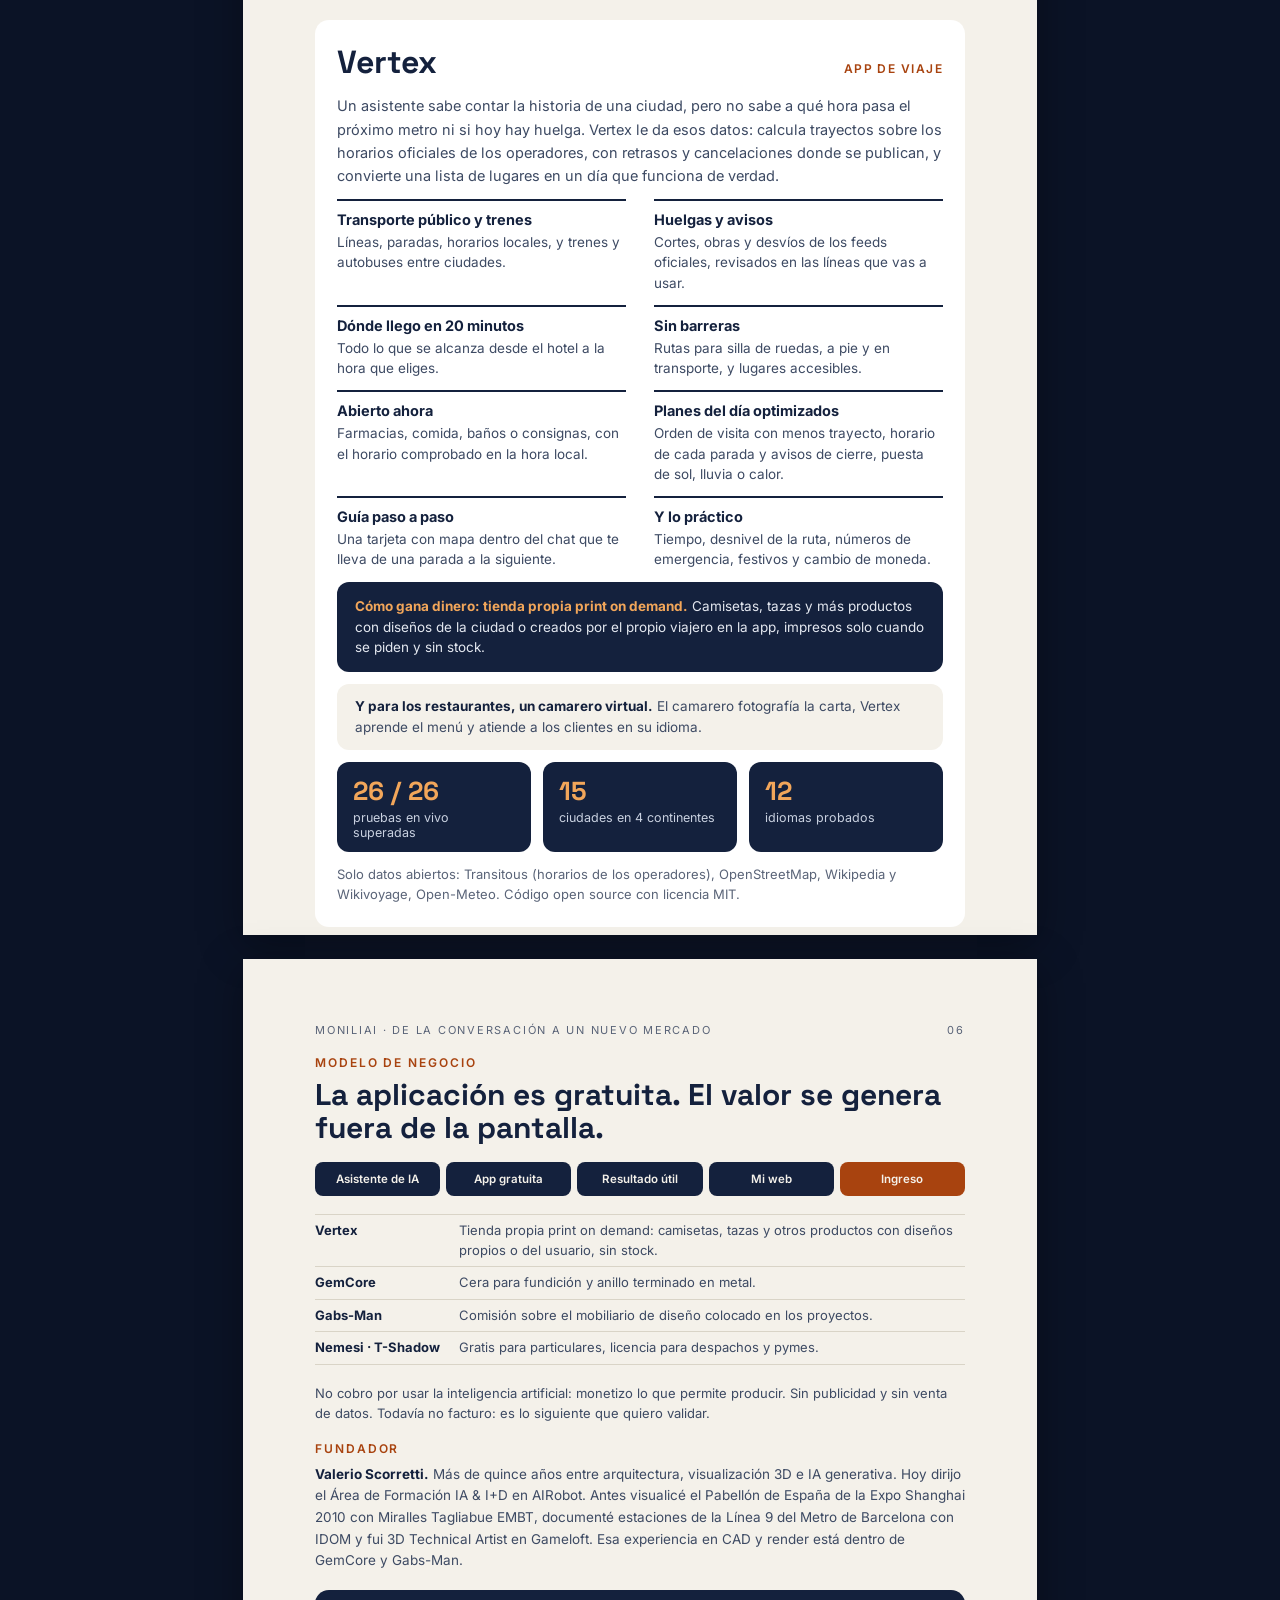
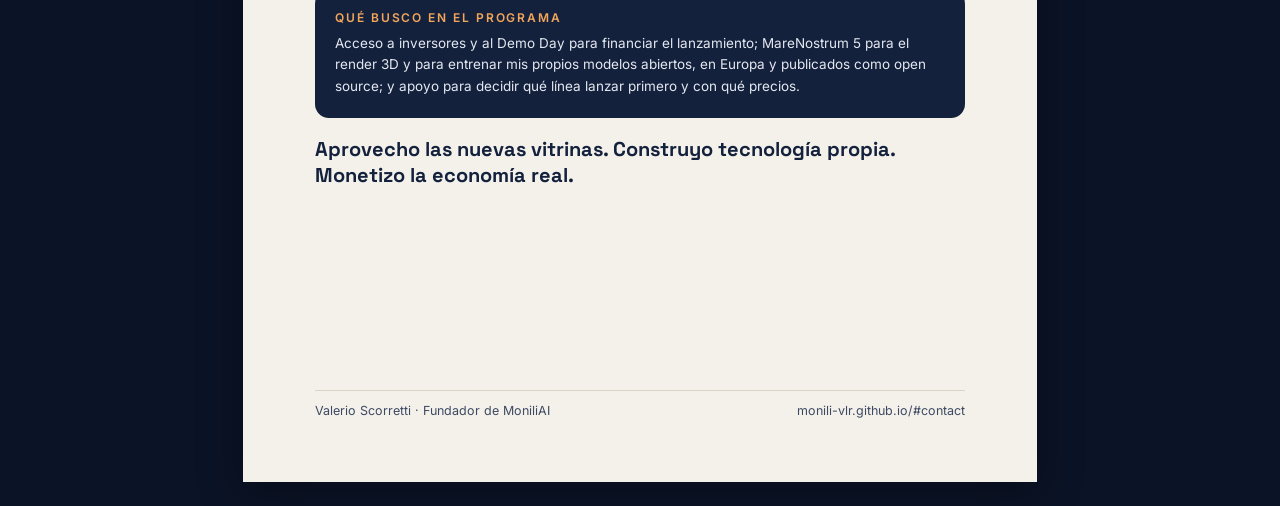
==== commit 0f573317: "Contact box for every MoniliAI site: messages arrive by email, the address is no longer shown in the" ====
--- a/dossier/index.html
+++ b/dossier/index.html
@@ -33,7 +33,7 @@
       <div style="background: #1E2D4F; border-radius: 12px; padding: 18px; display: flex; flex-direction: column; gap: 6px"><span style="font-size: 11px; font-weight: 600; letter-spacing: 0.12em; text-transform: uppercase; color: #F2A65A">Economía real</span><b style="font-family: 'Space Grotesk', Arial, sans-serif; font-size: 18px">Productos y servicios</b><span style="font-size: 12.5px; color: #C9D1E0">Fabricación, venta y licencias</span></div>
     </div>
   </div>
-  <div style="display: flex; justify-content: space-between; font-size: 13px; color: #C9D1E0; border-top: 1px solid #3D4A63; padding-top: 16px"><span>Valerio Scorretti · Fundador de MoniliAI</span><span>scrvlr80@gmail.com · +34 742 01 33 50</span></div>
+  <div style="display: flex; justify-content: space-between; font-size: 13px; color: #C9D1E0; border-top: 1px solid #3D4A63; padding-top: 16px"><span>Valerio Scorretti · Fundador de MoniliAI</span><span>monili-vlr.github.io/#contact</span></div>
 </div></section>
 <section class="page"><div style="width: 794px; height: 1123px; box-sizing: border-box; background: #F4F1EA; color: #14213D; font-family: 'Inter', Arial, sans-serif; padding: 64px 72px; display: flex; flex-direction: column; gap: 22px">
   <div style="display: flex; justify-content: space-between; font-size: 11px; letter-spacing: 0.16em; text-transform: uppercase; color: #5A6478"><span>MoniliAI · De la conversación a un nuevo mercado</span><span>02</span></div>
@@ -176,7 +176,7 @@
     <p style="margin: 0; font-size: 13.5px; line-height: 1.6; color: #E4E8F0">Acceso a inversores y al Demo Day para financiar el lanzamiento; MareNostrum 5 para el render 3D y para entrenar mis propios modelos abiertos, en Europa y publicados como open source; y apoyo para decidir qué línea lanzar primero y con qué precios.</p>
   </div>
   <p style="margin: 0; font-family: 'Space Grotesk', Arial, sans-serif; font-size: 20px; font-weight: 700; line-height: 1.3">Aprovecho las nuevas vitrinas. Construyo tecnología propia. Monetizo la economía real.</p>
-  <div style="margin-top: auto; display: flex; justify-content: space-between; font-size: 12.5px; color: #3D4A63; border-top: 1px solid #D9D4C7; padding-top: 12px"><span>Valerio Scorretti · Fundador de MoniliAI</span><span>scrvlr80@gmail.com · +34 742 01 33 50</span></div>
+  <div style="margin-top: auto; display: flex; justify-content: space-between; font-size: 12.5px; color: #3D4A63; border-top: 1px solid #D9D4C7; padding-top: 12px"><span>Valerio Scorretti · Fundador de MoniliAI</span><span>monili-vlr.github.io/#contact</span></div>
 </div></section>
 </body>
 </html>
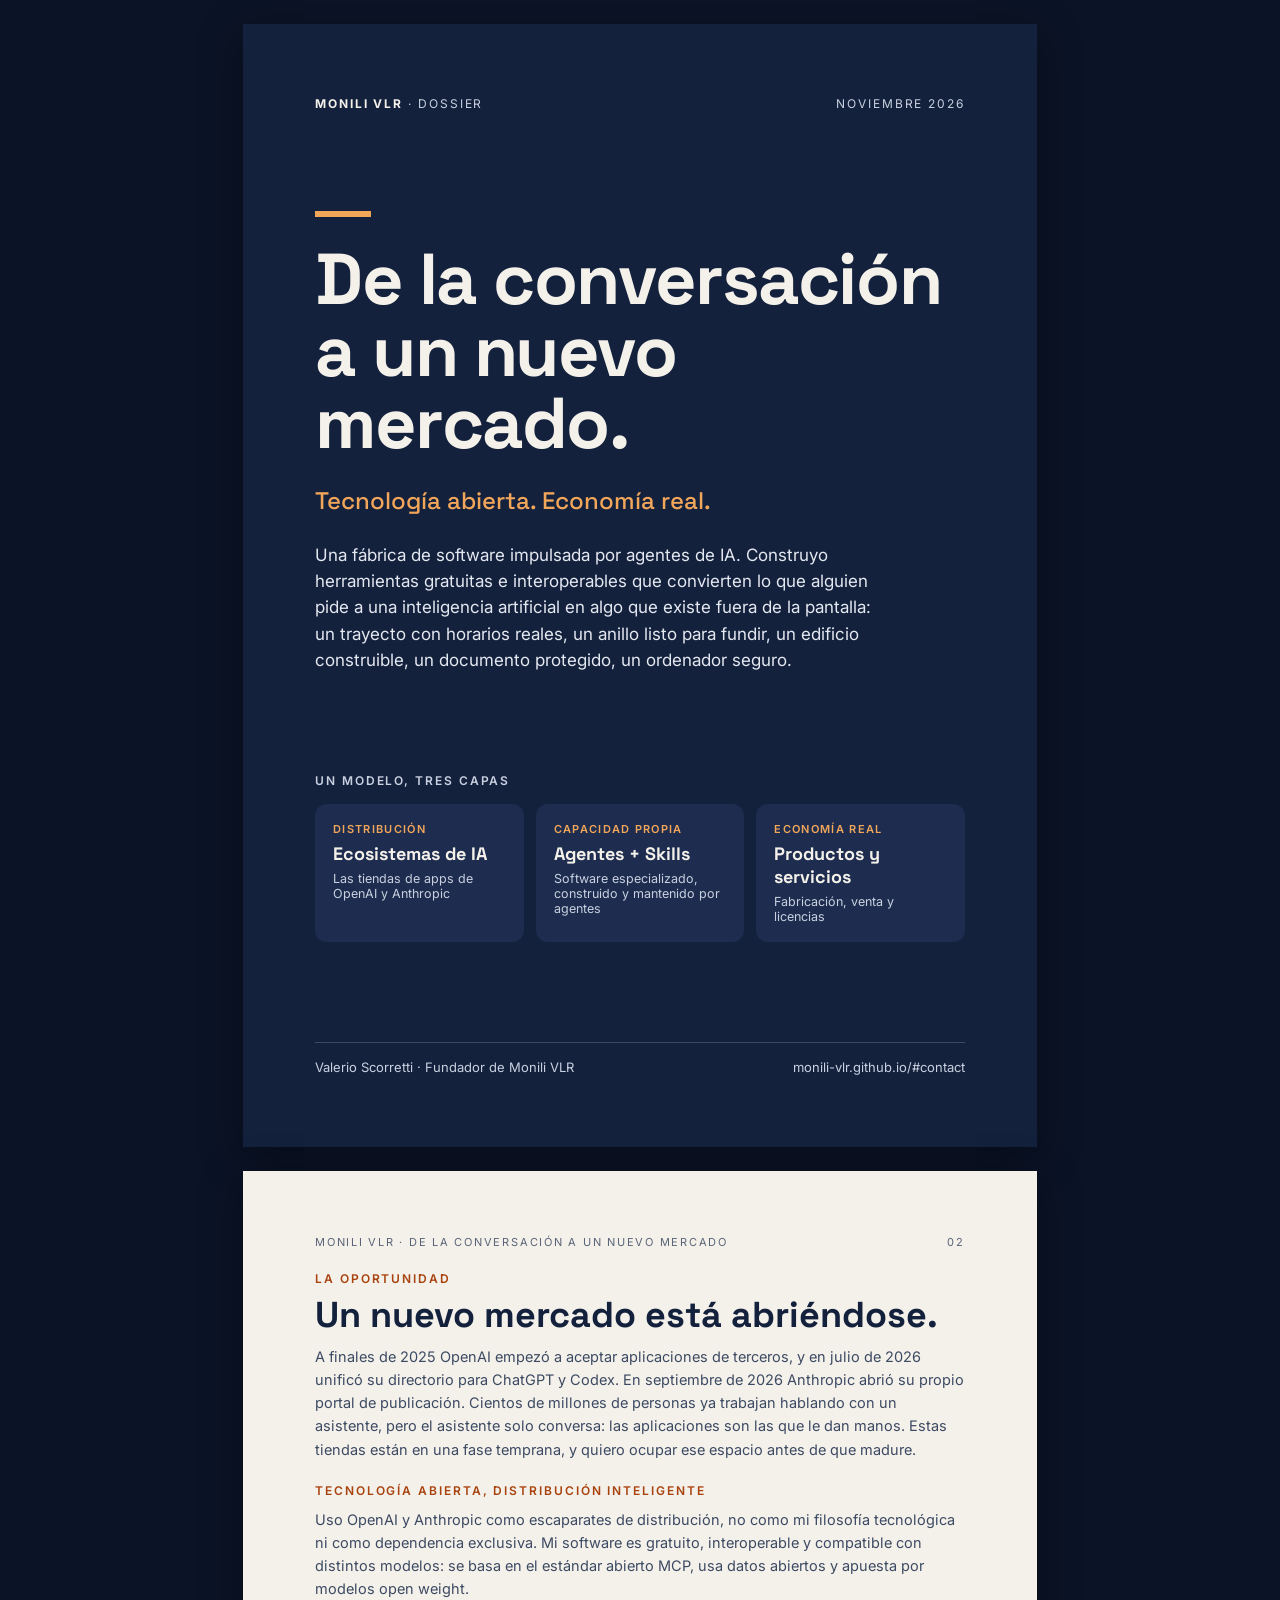
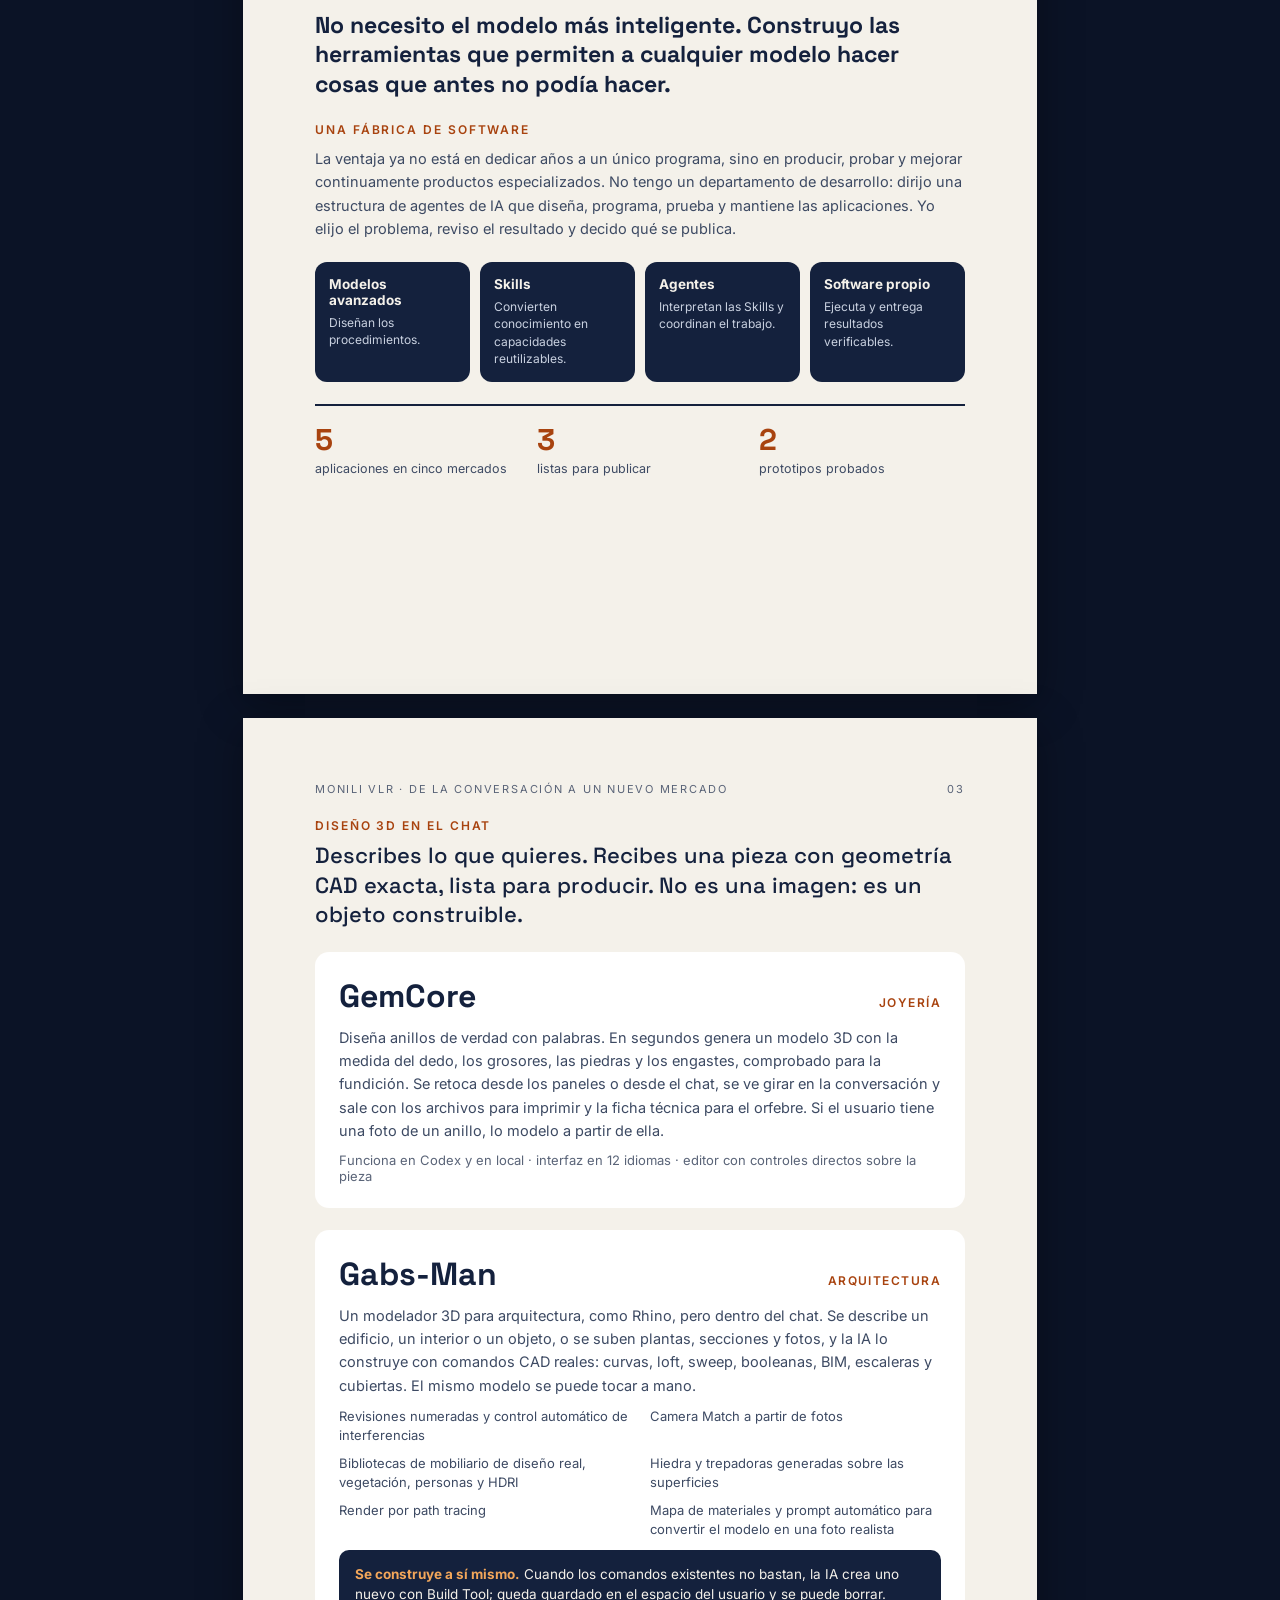
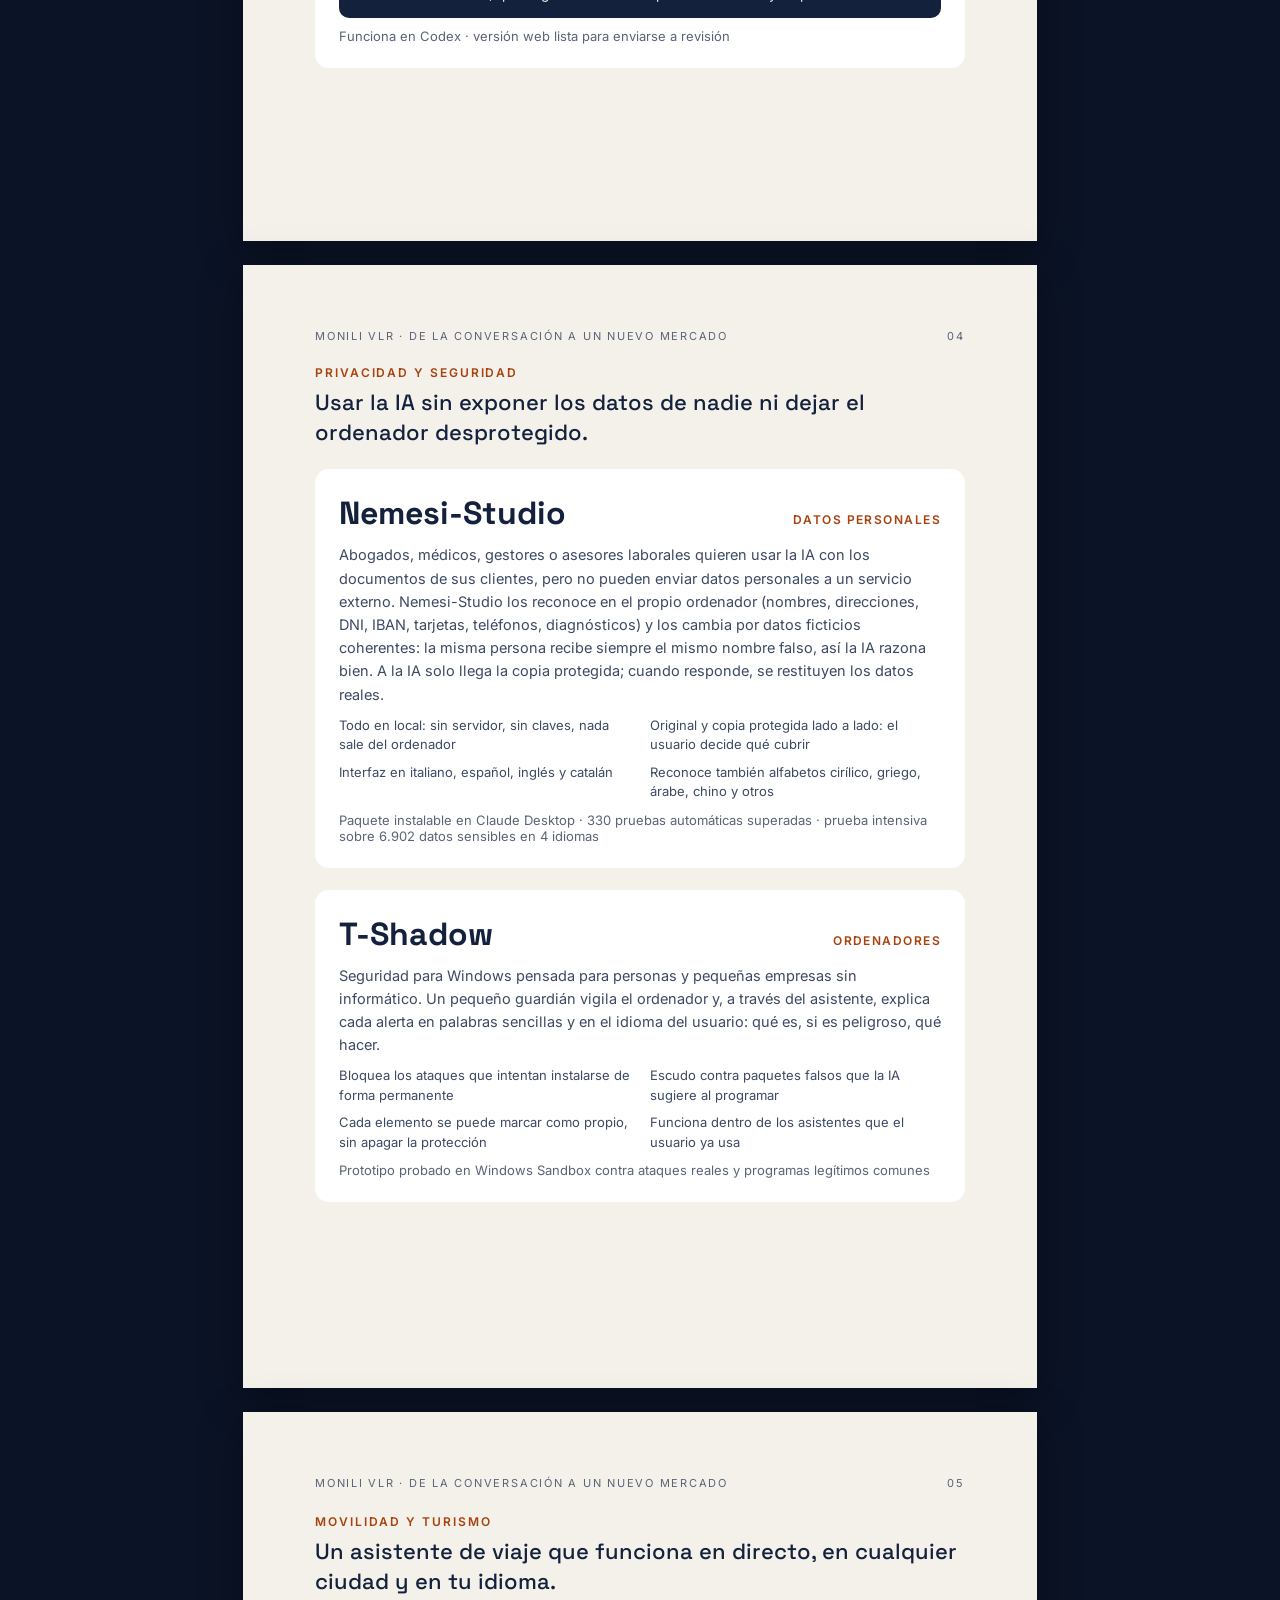
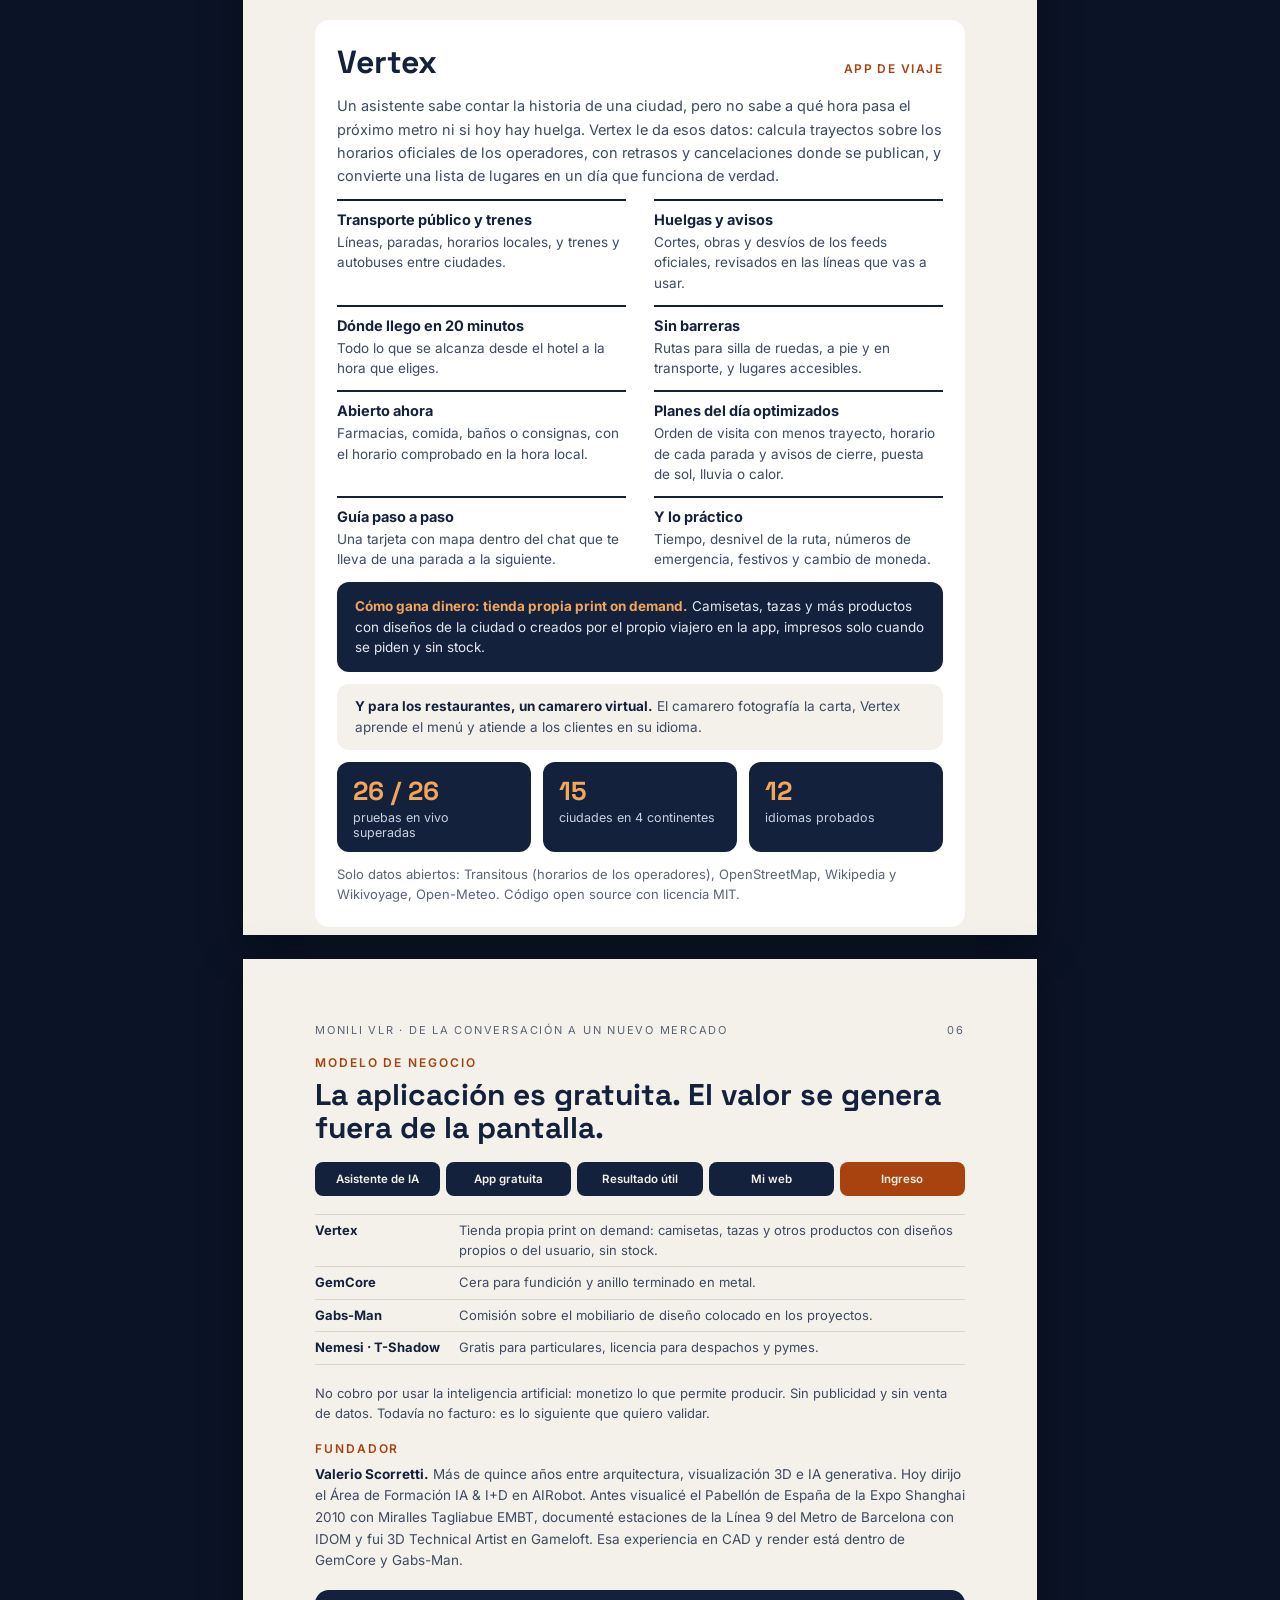
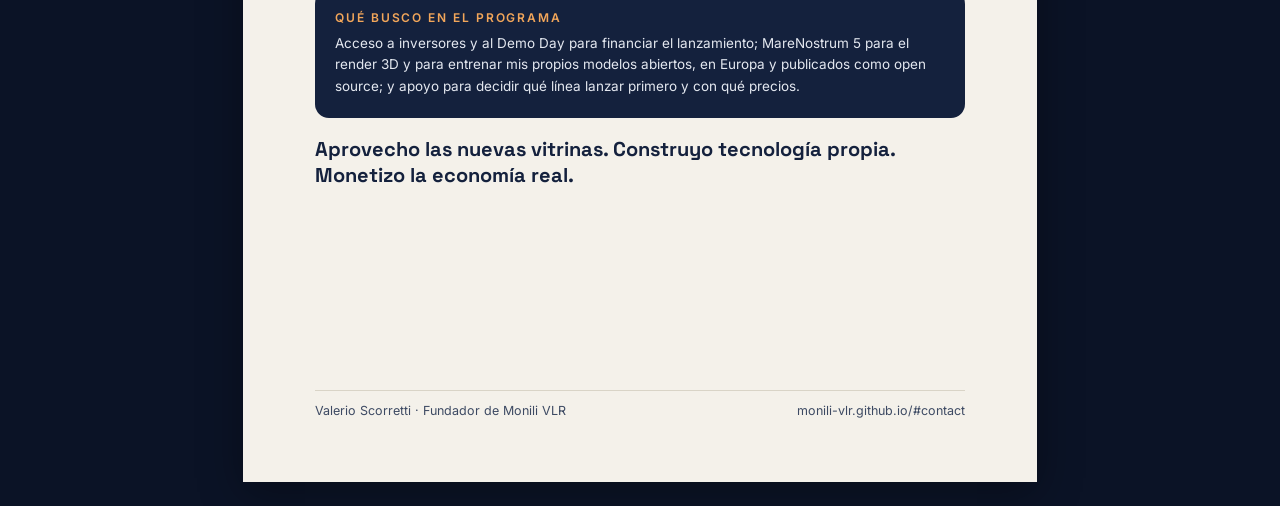
==== commit 93fc4be4: "Name: Monili VLR (was MoniliAI), matching the address monili-vlr.github.io Co-Authored-By: Claude Op" ====
--- a/dossier/index.html
+++ b/dossier/index.html
@@ -3,8 +3,8 @@
 <head>
 <meta charset="utf-8">
 <meta name="viewport" content="width=840">
-<title>MoniliAI · Dossier</title>
-<meta name="description" content="MoniliAI: una fábrica de software impulsada por agentes de IA. Tecnología abierta, economía real.">
+<title>Monili VLR · Dossier</title>
+<meta name="description" content="Monili VLR: una fábrica de software impulsada por agentes de IA. Tecnología abierta, economía real.">
 <link rel="preconnect" href="https://fonts.googleapis.com">
 <link href="https://fonts.googleapis.com/css2?family=Space+Grotesk:wght@400;500;700&family=Inter:wght@400;500;600&display=swap" rel="stylesheet">
 <style>
@@ -18,7 +18,7 @@
 </head>
 <body>
 <section class="page"><div style="width: 794px; height: 1123px; box-sizing: border-box; background: #14213D; color: #F4F1EA; font-family: 'Inter', Arial, sans-serif; padding: 72px; display: flex; flex-direction: column; justify-content: space-between">
-  <div style="display: flex; justify-content: space-between; font-size: 12px; letter-spacing: 0.16em; text-transform: uppercase; color: #C9D1E0"><span><b style="color:#F4F1EA">MoniliAI</b> · Dossier</span><span>Noviembre 2026</span></div>
+  <div style="display: flex; justify-content: space-between; font-size: 12px; letter-spacing: 0.16em; text-transform: uppercase; color: #C9D1E0"><span><b style="color:#F4F1EA">Monili VLR</b> · Dossier</span><span>Noviembre 2026</span></div>
   <div style="display: flex; flex-direction: column; gap: 26px">
     <div style="width: 56px; height: 6px; background: #F2A65A"></div>
     <h1 style="margin: 0; font-family: 'Space Grotesk', Arial, sans-serif; font-weight: 700; font-size: 72px; line-height: 1; letter-spacing: -0.02em">De la conversación a un nuevo mercado.</h1>
@@ -33,10 +33,10 @@
       <div style="background: #1E2D4F; border-radius: 12px; padding: 18px; display: flex; flex-direction: column; gap: 6px"><span style="font-size: 11px; font-weight: 600; letter-spacing: 0.12em; text-transform: uppercase; color: #F2A65A">Economía real</span><b style="font-family: 'Space Grotesk', Arial, sans-serif; font-size: 18px">Productos y servicios</b><span style="font-size: 12.5px; color: #C9D1E0">Fabricación, venta y licencias</span></div>
     </div>
   </div>
-  <div style="display: flex; justify-content: space-between; font-size: 13px; color: #C9D1E0; border-top: 1px solid #3D4A63; padding-top: 16px"><span>Valerio Scorretti · Fundador de MoniliAI</span><span>monili-vlr.github.io/#contact</span></div>
+  <div style="display: flex; justify-content: space-between; font-size: 13px; color: #C9D1E0; border-top: 1px solid #3D4A63; padding-top: 16px"><span>Valerio Scorretti · Fundador de Monili VLR</span><span>monili-vlr.github.io/#contact</span></div>
 </div></section>
 <section class="page"><div style="width: 794px; height: 1123px; box-sizing: border-box; background: #F4F1EA; color: #14213D; font-family: 'Inter', Arial, sans-serif; padding: 64px 72px; display: flex; flex-direction: column; gap: 22px">
-  <div style="display: flex; justify-content: space-between; font-size: 11px; letter-spacing: 0.16em; text-transform: uppercase; color: #5A6478"><span>MoniliAI · De la conversación a un nuevo mercado</span><span>02</span></div>
+  <div style="display: flex; justify-content: space-between; font-size: 11px; letter-spacing: 0.16em; text-transform: uppercase; color: #5A6478"><span>Monili VLR · De la conversación a un nuevo mercado</span><span>02</span></div>
   <div style="display: flex; flex-direction: column; gap: 10px">
     <span style="font-size: 12px; font-weight: 600; letter-spacing: 0.16em; text-transform: uppercase; color: #A8430F">La oportunidad</span>
     <h2 style="margin: 0; font-family: 'Space Grotesk', Arial, sans-serif; font-weight: 700; font-size: 36px; line-height: 1.08">Un nuevo mercado está abriéndose.</h2>
@@ -64,7 +64,7 @@
   </div>
 </div></section>
 <section class="page"><div style="width: 794px; height: 1123px; box-sizing: border-box; background: #F4F1EA; color: #14213D; font-family: 'Inter', Arial, sans-serif; padding: 64px 72px; display: flex; flex-direction: column; gap: 22px">
-  <div style="display: flex; justify-content: space-between; font-size: 11px; letter-spacing: 0.16em; text-transform: uppercase; color: #5A6478"><span>MoniliAI · De la conversación a un nuevo mercado</span><span>03</span></div>
+  <div style="display: flex; justify-content: space-between; font-size: 11px; letter-spacing: 0.16em; text-transform: uppercase; color: #5A6478"><span>Monili VLR · De la conversación a un nuevo mercado</span><span>03</span></div>
   <div style="display: flex; flex-direction: column; gap: 8px">
     <span style="font-size: 12px; font-weight: 600; letter-spacing: 0.16em; text-transform: uppercase; color: #A8430F">Diseño 3D en el chat</span>
     <p style="margin: 0; font-family: 'Space Grotesk', Arial, sans-serif; font-size: 22px; font-weight: 500; line-height: 1.35">Describes lo que quieres. Recibes una pieza con geometría CAD exacta, lista para producir. No es una imagen: es un objeto construible.</p>
@@ -90,7 +90,7 @@
   </div>
 </div></section>
 <section class="page"><div style="width: 794px; height: 1123px; box-sizing: border-box; background: #F4F1EA; color: #14213D; font-family: 'Inter', Arial, sans-serif; padding: 64px 72px; display: flex; flex-direction: column; gap: 22px">
-  <div style="display: flex; justify-content: space-between; font-size: 11px; letter-spacing: 0.16em; text-transform: uppercase; color: #5A6478"><span>MoniliAI · De la conversación a un nuevo mercado</span><span>04</span></div>
+  <div style="display: flex; justify-content: space-between; font-size: 11px; letter-spacing: 0.16em; text-transform: uppercase; color: #5A6478"><span>Monili VLR · De la conversación a un nuevo mercado</span><span>04</span></div>
   <div style="display: flex; flex-direction: column; gap: 8px">
     <span style="font-size: 12px; font-weight: 600; letter-spacing: 0.16em; text-transform: uppercase; color: #A8430F">Privacidad y seguridad</span>
     <p style="margin: 0; font-family: 'Space Grotesk', Arial, sans-serif; font-size: 22px; font-weight: 500; line-height: 1.35">Usar la IA sin exponer los datos de nadie ni dejar el ordenador desprotegido.</p>
@@ -119,7 +119,7 @@
   </div>
 </div></section>
 <section class="page"><div style="width: 794px; height: 1123px; box-sizing: border-box; background: #F4F1EA; color: #14213D; font-family: 'Inter', Arial, sans-serif; padding: 64px 72px; display: flex; flex-direction: column; gap: 24px">
-  <div style="display: flex; justify-content: space-between; font-size: 11px; letter-spacing: 0.16em; text-transform: uppercase; color: #5A6478"><span>MoniliAI · De la conversación a un nuevo mercado</span><span>05</span></div>
+  <div style="display: flex; justify-content: space-between; font-size: 11px; letter-spacing: 0.16em; text-transform: uppercase; color: #5A6478"><span>Monili VLR · De la conversación a un nuevo mercado</span><span>05</span></div>
   <div style="display: flex; flex-direction: column; gap: 8px">
     <span style="font-size: 12px; font-weight: 600; letter-spacing: 0.16em; text-transform: uppercase; color: #A8430F">Movilidad y turismo</span>
     <p style="margin: 0; font-family: 'Space Grotesk', Arial, sans-serif; font-size: 22px; font-weight: 500; line-height: 1.35">Un asistente de viaje que funciona en directo, en cualquier ciudad y en tu idioma.</p>
@@ -148,7 +148,7 @@
   </div>
 </div></section>
 <section class="page"><div style="width: 794px; height: 1123px; box-sizing: border-box; background: #F4F1EA; color: #14213D; font-family: 'Inter', Arial, sans-serif; padding: 64px 72px; display: flex; flex-direction: column; gap: 18px">
-  <div style="display: flex; justify-content: space-between; font-size: 11px; letter-spacing: 0.16em; text-transform: uppercase; color: #5A6478"><span>MoniliAI · De la conversación a un nuevo mercado</span><span>06</span></div>
+  <div style="display: flex; justify-content: space-between; font-size: 11px; letter-spacing: 0.16em; text-transform: uppercase; color: #5A6478"><span>Monili VLR · De la conversación a un nuevo mercado</span><span>06</span></div>
   <div style="display: flex; flex-direction: column; gap: 8px">
     <span style="font-size: 12px; font-weight: 600; letter-spacing: 0.16em; text-transform: uppercase; color: #A8430F">Modelo de negocio</span>
     <h2 style="margin: 0; font-family: 'Space Grotesk', Arial, sans-serif; font-weight: 700; font-size: 30px; line-height: 1.1">La aplicación es gratuita. El valor se genera fuera de la pantalla.</h2>
@@ -176,7 +176,7 @@
     <p style="margin: 0; font-size: 13.5px; line-height: 1.6; color: #E4E8F0">Acceso a inversores y al Demo Day para financiar el lanzamiento; MareNostrum 5 para el render 3D y para entrenar mis propios modelos abiertos, en Europa y publicados como open source; y apoyo para decidir qué línea lanzar primero y con qué precios.</p>
   </div>
   <p style="margin: 0; font-family: 'Space Grotesk', Arial, sans-serif; font-size: 20px; font-weight: 700; line-height: 1.3">Aprovecho las nuevas vitrinas. Construyo tecnología propia. Monetizo la economía real.</p>
-  <div style="margin-top: auto; display: flex; justify-content: space-between; font-size: 12.5px; color: #3D4A63; border-top: 1px solid #D9D4C7; padding-top: 12px"><span>Valerio Scorretti · Fundador de MoniliAI</span><span>monili-vlr.github.io/#contact</span></div>
+  <div style="margin-top: auto; display: flex; justify-content: space-between; font-size: 12.5px; color: #3D4A63; border-top: 1px solid #D9D4C7; padding-top: 12px"><span>Valerio Scorretti · Fundador de Monili VLR</span><span>monili-vlr.github.io/#contact</span></div>
 </div></section>
 </body>
 </html>
